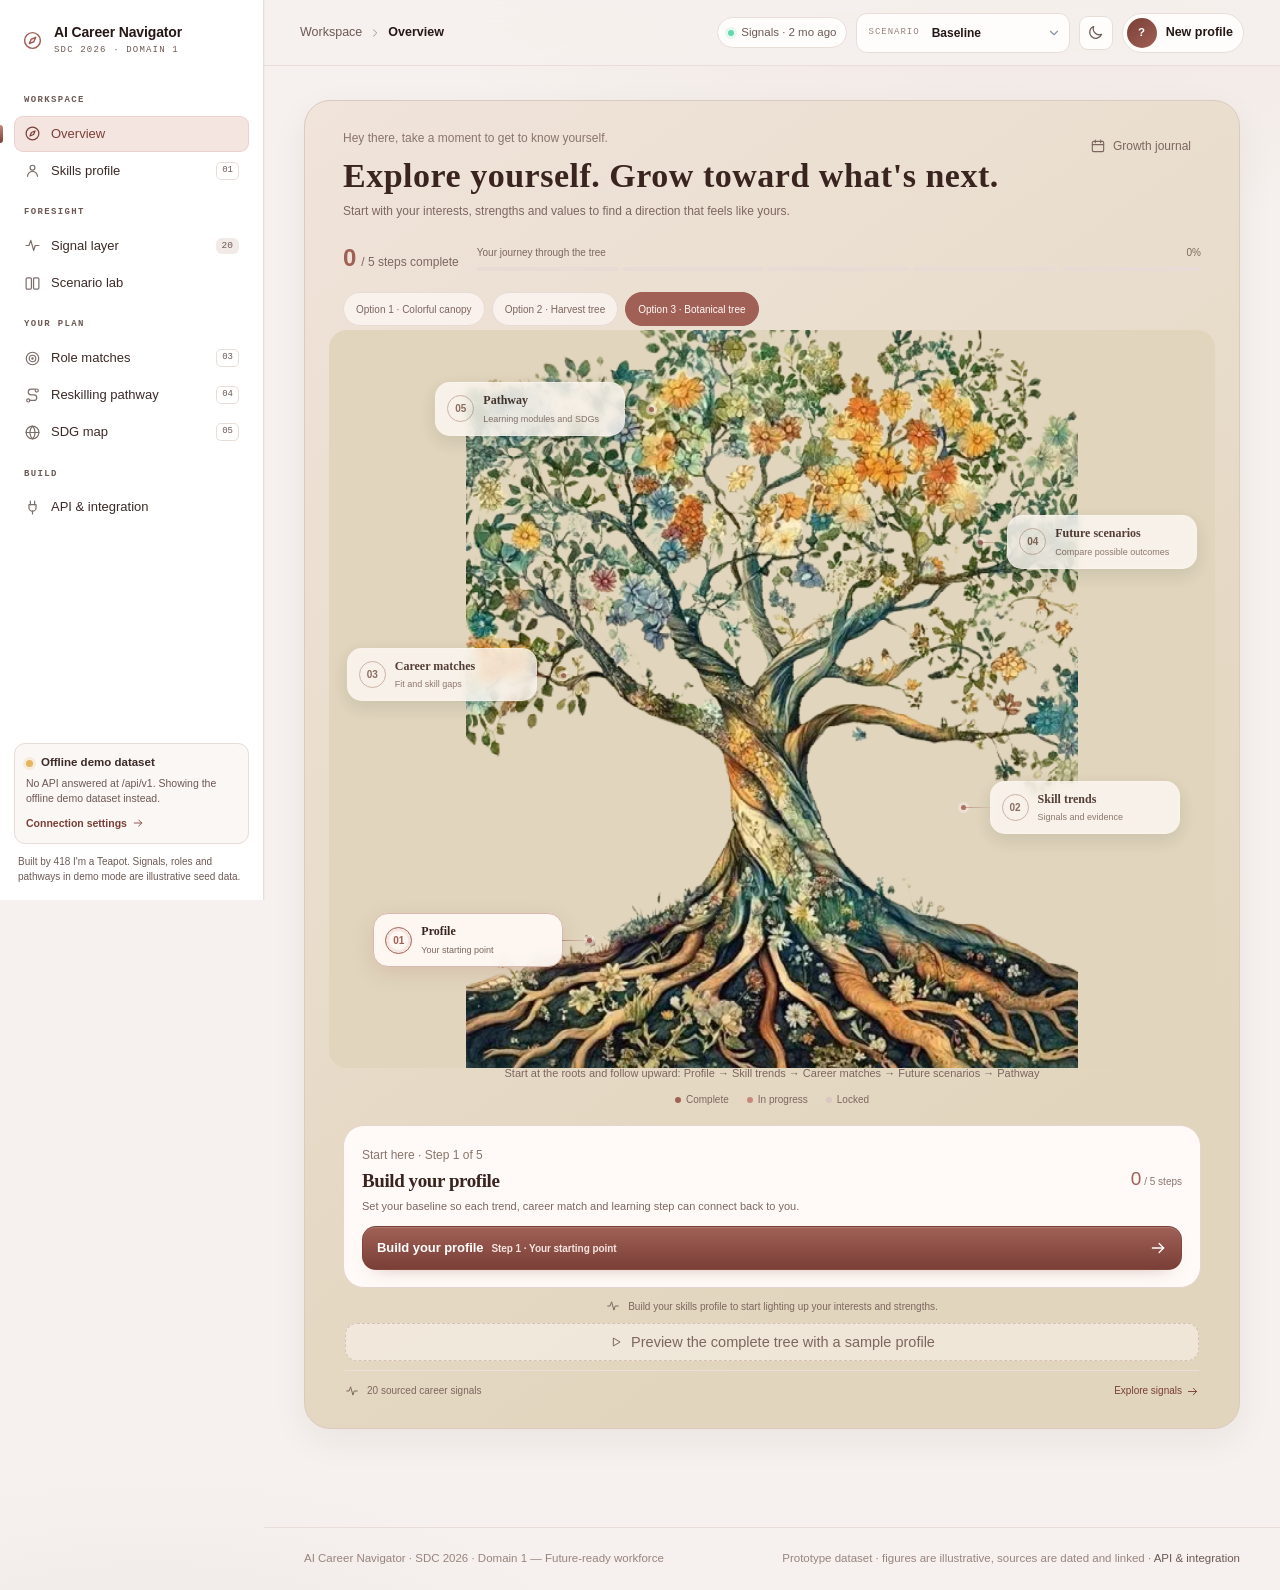
==== src/frontend_bak/index.html @ bd9b34af "feat(frontend): add Argon design and preserve classic at legacy" ====
<!doctype html>
<html lang="en" data-theme="light">

<head>
  <meta charset="utf-8" />
  <meta name="viewport" content="width=device-width, initial-scale=1" />
  <title>AI Career Navigator · SDC 2026 Domain 1</title>
  <meta name="description"
    content="AI Career Navigator turns dated AI-trend signals into personalised reskilling pathways and SDG-linked role matches." />
  <meta name="theme-color" content="#f6f1ee" />
  <!-- <link rel="icon" href="assets/favicon.svg" type="image/svg+xml" /> -->
  <link rel="stylesheet" href="css/tokens.css" />
  <link rel="stylesheet" href="css/base.css" />
  <link rel="stylesheet" href="css/layout.css" />
  <link rel="stylesheet" href="css/components.css" />
  <link rel="stylesheet" href="css/views-core.css" />
  <link rel="stylesheet" href="css/views-plan.css" />
</head>

<body>
  <a class="skip-link" href="#view">Skip to content</a>
  <div id="sidebar-scrim" class="sidebar-scrim hidden"></div>
  <div class="app">
    <aside class="sidebar" id="sidebar" aria-label="Main navigation"></aside>
    <div class="app-main">
      <header class="topbar" id="topbar"></header>
      <main class="view" id="view" tabindex="-1">
        <div class="loading-panel"><span class="spinner" aria-hidden="true"></span><span>Starting workspace…</span>
        </div>
      </main>
      <footer class="page-foot">
        <div class="page-foot__inner">
          <span>AI Career Navigator · SDC 2026 · Domain 1 — Future-ready workforce</span>
          <span>
            Prototype dataset · figures are illustrative, sources are dated and linked ·
            <a href="#/connect">API &amp; integration</a>
          </span>
        </div>
      </footer>
    </div>
  </div>
  <div id="toast-root" class="toast-root" role="status" aria-live="polite"></div>
  <div id="modal-root"></div>
  <noscript>
    <div style="padding: 24px; font-family: system-ui">
      AI Career Navigator needs JavaScript. Enable it, or read the API contract in <code>docs/API.md</code>.
    </div>
  </noscript>
  <script src="assets/config.js"></script>
  <script type="module" src="js/app.js"></script>
</body>

</html>
---- src/frontend_bak/css/tokens.css ----
/* Design tokens ---------------------------------------------------- */

:root {
  --bg: #f6f1ee;
  --bg-tint: #efe7e2;
  --surface: #fffdfc;
  --surface-2: #faf7f5;
  --surface-3: #f2eae6;
  --ink: #241715;
  --ink-2: #3c2a26;
  --muted: #6d5954;
  --faint: #99847d;
  --line: #e8ddd7;
  --line-soft: #f2e9e4;
  --line-strong: #d7c6bf;

  --brand: #a06056;
  --brand-600: #7a3f37;
  --brand-400: #c9877c;
  --brand-soft: #f4e5e1;
  --brand-ink: #46221d;

  --accent: #8a5a32;
  --accent-soft: #f6eadb;
  --violet: #7d5a67;
  --violet-soft: #f1e5e8;
  --success: #4f7a5a;
  --success-soft: #e8f0e7;
  --danger: #b0443f;
  --danger-soft: #f8e5e2;
  --warning: #9a6428;
  --warning-soft: #f8ecd9;
  --info: #4c6b83;
  --info-soft: #e7eef3;
  --gold: #8a5e29;
  --gold-soft: #f7ecd9;

  --sidebar: #ffffff;
  --sidebar-2: #ffffff;
  --sidebar-surface: #ffffff;
  --sidebar-surface-2: #faf7f5;
  --sidebar-surface-3: #f2eae6;
  --sidebar-line: #e8ddd7;
  --sidebar-hover: #f2eae6;
  --sidebar-active: #f4e5e1;
  --sidebar-active-ink: #7a3f37;
  --sidebar-ink: #3c2a26;
  --sidebar-muted: #6d5954;

  --radius-xl: 22px;
  --radius-lg: 18px;
  --radius: 14px;
  --radius-sm: 10px;
  --radius-xs: 8px;

  --shadow-xs: 0 1px 2px rgba(57, 35, 29, 0.06);
  --shadow-sm: 0 2px 6px -2px rgba(57, 35, 29, 0.09), 0 8px 24px -18px rgba(57, 35, 29, 0.32);
  --shadow-md: 0 18px 40px -28px rgba(57, 35, 29, 0.46);
  --shadow-lg: 0 32px 70px -36px rgba(57, 35, 29, 0.52);

  --font-sans: "Segoe UI Variable Text", "Inter", -apple-system, BlinkMacSystemFont, "Segoe UI", Roboto,
    "Helvetica Neue", Arial, sans-serif;
  --font-display: "Segoe UI Variable Display", "Inter", -apple-system, "Segoe UI", Roboto, sans-serif;
  --font-mono: ui-monospace, "SFMono-Regular", "Cascadia Mono", "Segoe UI Mono", Consolas, monospace;

  --sidebar-width: 264px;
  --maxw: 1240px;
}

[data-theme="dark"] {
  --bg: #17100f;
  --bg-tint: #1c1312;
  --surface: #211716;
  --surface-2: #2a1d1b;
  --surface-3: #332421;
  --ink: #f2e9e5;
  --ink-2: #dfcfc9;
  --muted: #b8a39c;
  --faint: #947f78;
  --line: #3b2b27;
  --line-soft: #2d201e;
  --line-strong: #4e3933;

  --brand: #c9877c;
  --brand-600: #a06056;
  --brand-400: #e0a89e;
  --brand-soft: rgba(201, 135, 124, 0.16);
  --brand-ink: #f8e8e4;

  --accent: #d2a06a;
  --accent-soft: rgba(210, 160, 106, 0.15);
  --violet: #c39ca8;
  --violet-soft: rgba(195, 156, 168, 0.15);
  --success: #8cba93;
  --success-soft: rgba(140, 186, 147, 0.14);
  --danger: #e58d84;
  --danger-soft: rgba(229, 141, 132, 0.14);
  --warning: #d9a45f;
  --warning-soft: rgba(217, 164, 95, 0.14);
  --info: #8fb4c9;
  --info-soft: rgba(143, 180, 201, 0.14);
  --gold: #d6ab6e;
  --gold-soft: rgba(214, 171, 110, 0.14);

  --sidebar: #ffffff;
  --sidebar-2: #ffffff;
  --sidebar-surface: #ffffff;
  --sidebar-surface-2: #faf7f5;
  --sidebar-surface-3: #f2eae6;
  --sidebar-line: #e8ddd7;
  --sidebar-hover: #f2eae6;
  --sidebar-active: #f4e5e1;
  --sidebar-active-ink: #7a3f37;
  --sidebar-ink: #3c2a26;
  --sidebar-muted: #6d5954;

  --shadow-xs: 0 1px 2px rgba(0, 0, 0, 0.42);
  --shadow-sm: 0 2px 8px rgba(0, 0, 0, 0.36);
  --shadow-md: 0 20px 44px -28px rgba(0, 0, 0, 0.82);
  --shadow-lg: 0 34px 70px -30px rgba(0, 0, 0, 0.88);
}
---- src/frontend_bak/css/base.css ----
/* Reset & base ----------------------------------------------------- */

*,
*::before,
*::after {
  box-sizing: border-box;
}

html {
  -webkit-text-size-adjust: 100%;
  scroll-behavior: smooth;
}

body {
  margin: 0;
  min-height: 100vh;
  background:
    radial-gradient(1200px 600px at 82% -8%, rgba(160, 96, 86, 0.10), transparent 60%),
    radial-gradient(900px 500px at 12% 110%, rgba(125, 90, 103, 0.08), transparent 55%),
    var(--bg);
  color: var(--ink);
  font-family: var(--font-sans);
  font-size: 14.5px;
  line-height: 1.55;
  -webkit-font-smoothing: antialiased;
  -moz-osx-font-smoothing: grayscale;
  text-rendering: optimizeLegibility;
}

[data-theme="dark"] body {
  background:
    radial-gradient(1000px 520px at 85% -10%, rgba(201, 135, 124, 0.10), transparent 60%),
    radial-gradient(800px 460px at 8% 112%, rgba(195, 156, 168, 0.08), transparent 55%),
    var(--bg);
}

body.is-locked {
  overflow: hidden;
}

h1,
h2,
h3,
h4,
h5 {
  margin: 0;
  font-family: var(--font-display);
  font-weight: 650;
  letter-spacing: -0.022em;
  line-height: 1.16;
  color: var(--ink);
}

p {
  margin: 0;
}

a {
  color: var(--brand);
  text-decoration: none;
}

a:hover {
  text-decoration: underline;
  text-underline-offset: 3px;
}

button {
  font: inherit;
  color: inherit;
}

button,
input,
select,
textarea {
  font-family: inherit;
}

img,
svg {
  display: block;
  max-width: 100%;
}

ul,
ol {
  margin: 0;
  padding: 0;
  list-style: none;
}

hr {
  border: 0;
  border-top: 1px solid var(--line);
  margin: 0;
}

::selection {
  background: color-mix(in srgb, var(--brand) 24%, transparent);
  color: var(--ink);
}

:focus-visible {
  outline: 2px solid var(--brand-400);
  outline-offset: 2px;
  border-radius: 6px;
}

/* Scrollbars */
* {
  scrollbar-width: thin;
  scrollbar-color: var(--line-strong) transparent;
}

*::-webkit-scrollbar {
  width: 10px;
  height: 10px;
}

*::-webkit-scrollbar-thumb {
  background: var(--line-strong);
  border-radius: 999px;
  border: 3px solid transparent;
  background-clip: content-box;
}

*::-webkit-scrollbar-track {
  background: transparent;
}

/* Utilities -------------------------------------------------------- */

.eyebrow {
  display: inline-flex;
  align-items: center;
  gap: 8px;
  margin: 0 0 10px;
  color: var(--muted);
  font-family: var(--font-mono);
  font-size: 10.5px;
  font-weight: 600;
  letter-spacing: 0.14em;
  text-transform: uppercase;
}

.eyebrow .icon {
  color: var(--brand);
}

.mono {
  font-family: var(--font-mono);
  font-size: 11.5px;
  letter-spacing: 0.02em;
}

.numeric {
  font-variant-numeric: tabular-nums;
}

.muted {
  color: var(--muted);
}

.faint {
  color: var(--faint);
}

.small {
  font-size: 12.5px;
}

.tiny {
  font-size: 11.5px;
}

.strong {
  font-weight: 650;
  color: var(--ink);
}

.nowrap {
  white-space: nowrap;
}

.truncate {
  overflow: hidden;
  text-overflow: ellipsis;
  white-space: nowrap;
}

.hidden {
  display: none !important;
}

.sr-only {
  position: absolute;
  width: 1px;
  height: 1px;
  padding: 0;
  margin: -1px;
  overflow: hidden;
  clip: rect(0, 0, 0, 0);
  white-space: nowrap;
  border: 0;
}

.skip-link {
  position: fixed;
  top: 10px;
  left: 10px;
  z-index: 100;
  transform: translateY(-200%);
  background: var(--ink);
  color: #fff;
  padding: 10px 16px;
  border-radius: 10px;
  font-size: 13px;
  transition: transform 0.15s ease;
}

.skip-link:focus {
  transform: translateY(0);
}

.flow > * + * {
  margin-top: var(--flow, 16px);
}

.stack {
  display: flex;
  flex-direction: column;
  gap: var(--gap, 16px);
}

.row {
  display: flex;
  align-items: center;
  gap: var(--gap, 12px);
}

.row--between {
  justify-content: space-between;
}

.row--wrap {
  flex-wrap: wrap;
}

.grow {
  flex: 1 1 auto;
  min-width: 0;
}

.divider {
  height: 1px;
  background: var(--line);
  border: 0;
  margin: 20px 0;
}

/* Motion ----------------------------------------------------------- */

@keyframes reveal {
  from {
    opacity: 0;
    transform: translateY(10px);
  }
  to {
    opacity: 1;
    transform: translateY(0);
  }
}

@keyframes spin {
  to {
    transform: rotate(360deg);
  }
}

@keyframes shimmer {
  0% {
    background-position: -400px 0;
  }
  100% {
    background-position: 400px 0;
  }
}

@keyframes toast-in {
  from {
    opacity: 0;
    transform: translateY(10px) scale(0.98);
  }
  to {
    opacity: 1;
    transform: translateY(0) scale(1);
  }
}

.reveal {
  animation: reveal 0.52s cubic-bezier(0.2, 0.7, 0.3, 1) both;
  animation-delay: calc(var(--i, 0) * 55ms);
}

@media (prefers-reduced-motion: reduce) {
  *,
  *::before,
  *::after {
    animation-duration: 0.001ms !important;
    animation-delay: 0ms !important;
    transition-duration: 0.001ms !important;
    scroll-behavior: auto !important;
  }
}
---- src/frontend_bak/css/layout.css ----
/* App shell -------------------------------------------------------- */

.app {
  min-height: 100vh;
}

.app-main {
  display: flex;
  flex-direction: column;
  min-height: 100vh;
  margin-left: var(--sidebar-width);
  transition: margin-left 0.25s ease;
}

/* Sidebar ---------------------------------------------------------- */

.sidebar {
  position: fixed;
  inset: 0 auto 0 0;
  z-index: 60;
  display: flex;
  flex-direction: column;
  width: var(--sidebar-width);
  padding: 20px 14px 16px;
  overflow-y: auto;
  color: var(--sidebar-ink);
  background: var(--sidebar);
  border-right: 1px solid var(--sidebar-line);
  box-shadow: 1px 0 0 rgba(57, 35, 29, 0.02);
}

.sidebar__brand {
  display: flex;
  align-items: center;
  gap: 11px;
  padding: 4px 8px 0;
  text-decoration: none;
}

.sidebar__brand:hover {
  text-decoration: none;
}

.brand-text {
  min-width: 0;
}

.brand-name {
  display: block;
  color: var(--ink);
  font-size: 14px;
  font-weight: 650;
  letter-spacing: -0.01em;
  line-height: 1.2;
}

.brand-sub {
  display: block;
  margin-top: 3px;
  color: var(--sidebar-muted);
  font-family: var(--font-mono);
  font-size: 9px;
  letter-spacing: 0.13em;
  text-transform: uppercase;
}

.sidebar__nav {
  display: flex;
  flex-direction: column;
  gap: 1px;
  margin-top: 20px;
}

.nav__label {
  margin: 16px 10px 7px;
  color: var(--sidebar-muted);
  font-family: var(--font-mono);
  font-size: 9px;
  font-weight: 600;
  letter-spacing: 0.15em;
  text-transform: uppercase;
}

.nav__item {
  position: relative;
  display: flex;
  align-items: center;
  gap: 10px;
  padding: 8px 10px;
  border-radius: 9px;
  color: var(--sidebar-ink);
  font-size: 13px;
  font-weight: 500;
  text-decoration: none;
  transition: background 0.16s ease, color 0.16s ease;
}

.nav__item:hover {
  background: var(--sidebar-hover);
  color: var(--ink);
  text-decoration: none;
}

.nav__item .icon {
  opacity: 0.68;
  flex: 0 0 auto;
}

.nav__item:hover .icon {
  opacity: 0.95;
}

.nav__item.is-active {
  background: var(--sidebar-active);
  color: var(--sidebar-active-ink);
  box-shadow: inset 0 0 0 1px color-mix(in srgb, var(--brand) 14%, transparent);
}

.nav__item.is-active .icon {
  color: var(--sidebar-active-ink);
  opacity: 1;
}

.nav__item.is-active::before {
  content: "";
  position: absolute;
  left: -14px;
  top: 9px;
  bottom: 9px;
  width: 3px;
  border-radius: 0 4px 4px 0;
  background: linear-gradient(180deg, var(--brand-400), var(--brand-600));
}

.nav__step {
  margin-left: auto;
  padding: 1px 5px;
  border: 1px solid var(--sidebar-line);
  border-radius: 5px;
  color: var(--sidebar-muted);
  font-family: var(--font-mono);
  font-size: 9px;
}

.nav__count {
  margin-left: auto;
  padding: 1px 6px;
  border-radius: 6px;
  background: var(--sidebar-surface-3);
  color: var(--sidebar-muted);
  font-family: var(--font-mono);
  font-size: 9.5px;
}

.sidebar__foot {
  display: flex;
  flex-direction: column;
  gap: 10px;
  margin-top: auto;
  padding-top: 18px;
}

.mode-card {
  padding: 10px 11px;
  border: 1px solid var(--sidebar-line);
  border-radius: 11px;
  background: var(--sidebar-surface-2);
}

.mode-card__top {
  display: flex;
  align-items: center;
  gap: 8px;
  color: var(--ink-2);
  font-size: 11.5px;
  font-weight: 600;
}

.mode-card__meta {
  margin-top: 4px;
  color: var(--sidebar-muted);
  font-size: 10.5px;
  line-height: 1.45;
}

.mode-card__link {
  display: inline-flex;
  align-items: center;
  gap: 5px;
  margin-top: 8px;
  color: var(--brand-600);
  font-size: 10.5px;
  font-weight: 600;
}

.mode-card__link:hover {
  color: var(--brand-ink);
  text-decoration: none;
}

.sidebar__legal {
  padding: 0 4px;
  color: var(--sidebar-muted);
  font-size: 10px;
  line-height: 1.5;
}

.dot {
  width: 7px;
  height: 7px;
  flex: 0 0 7px;
  border-radius: 50%;
  background: #64d8ab;
  box-shadow: 0 0 0 3px rgba(100, 216, 171, 0.16);
}

.dot--demo {
  background: #e6b45d;
  box-shadow: 0 0 0 3px rgba(230, 180, 93, 0.18);
}

.dot--offline {
  background: #e07a6c;
  box-shadow: 0 0 0 3px rgba(224, 122, 108, 0.18);
}

/* Topbar ----------------------------------------------------------- */

.topbar {
  position: sticky;
  top: 0;
  z-index: 40;
  display: flex;
  align-items: center;
  gap: 14px;
  height: 66px;
  padding: 0 clamp(16px, 3.4vw, 36px);
  border-bottom: 1px solid var(--line);
  background: color-mix(in srgb, var(--bg) 82%, transparent);
  backdrop-filter: blur(16px) saturate(140%);
  -webkit-backdrop-filter: blur(16px) saturate(140%);
}

.topbar__left {
  display: flex;
  align-items: center;
  gap: 12px;
  min-width: 0;
}

.topbar__right {
  display: flex;
  align-items: center;
  gap: 9px;
  margin-left: auto;
}

.crumb {
  display: flex;
  align-items: center;
  gap: 7px;
  color: var(--muted);
  font-size: 12.5px;
  white-space: nowrap;
}

.crumb strong {
  color: var(--ink);
  font-weight: 600;
}

.crumb .icon {
  color: var(--faint);
}

.freshness {
  display: inline-flex;
  align-items: center;
  gap: 7px;
  padding: 6px 10px;
  border: 1px solid var(--line);
  border-radius: 999px;
  background: var(--surface);
  color: var(--muted);
  font-size: 11.5px;
  white-space: nowrap;
  text-decoration: none;
}

.freshness:hover {
  color: var(--ink);
  border-color: var(--line-strong);
  text-decoration: none;
}

.freshness .dot {
  width: 6px;
  height: 6px;
  flex-basis: 6px;
}

.scenario-picker {
  display: flex;
  align-items: center;
  gap: 8px;
  padding: 5px 6px 5px 11px;
  border: 1px solid var(--line);
  border-radius: 11px;
  background: var(--surface);
}

.scenario-picker__label {
  color: var(--faint);
  font-family: var(--font-mono);
  font-size: 9px;
  letter-spacing: 0.11em;
  text-transform: uppercase;
  white-space: nowrap;
}

.scenario-picker select {
  height: 28px;
  padding: 0 26px 0 4px;
  border: 0;
  background: transparent url("data:image/svg+xml,%3Csvg xmlns='http://www.w3.org/2000/svg' width='14' height='14' viewBox='0 0 24 24' fill='none' stroke='%238795a7' stroke-width='2' stroke-linecap='round' stroke-linejoin='round'%3E%3Cpath d='m6 9 6 6 6-6'/%3E%3C/svg%3E") no-repeat right 2px center;
  color: var(--ink);
  font-size: 12px;
  font-weight: 600;
  appearance: none;
  cursor: pointer;
}

.scenario-picker select:focus-visible {
  outline-offset: 3px;
}

.menu-btn {
  display: none;
}

.avatar {
  display: inline-flex;
  align-items: center;
  gap: 9px;
  padding: 4px 10px 4px 4px;
  border: 1px solid var(--line);
  border-radius: 999px;
  background: var(--surface);
  text-decoration: none;
  color: var(--ink);
}

.avatar:hover {
  border-color: var(--line-strong);
  text-decoration: none;
}

.avatar__initials {
  display: grid;
  place-items: center;
  width: 30px;
  height: 30px;
  border-radius: 50%;
  background: linear-gradient(140deg, var(--brand-600), var(--brand));
  color: #ffffff;
  font-size: 11.5px;
  font-weight: 700;
  letter-spacing: 0.02em;
}

.avatar__name {
  max-width: 128px;
  overflow: hidden;
  text-overflow: ellipsis;
  white-space: nowrap;
  font-size: 12.5px;
  font-weight: 600;
}

/* View & footer ---------------------------------------------------- */

.view {
  flex: 1 1 auto;
  width: 100%;
  max-width: calc(var(--maxw) + 80px);
  margin: 0 auto;
  padding: 34px clamp(16px, 3.4vw, 40px) 76px;
  outline: none;
}

.page-foot {
  padding: 22px clamp(16px, 3.4vw, 40px);
  border-top: 1px solid var(--line);
  color: var(--faint);
  font-size: 11.5px;
}

.page-foot__inner {
  display: flex;
  flex-wrap: wrap;
  gap: 10px 18px;
  align-items: center;
  justify-content: space-between;
  max-width: calc(var(--maxw) + 80px);
  margin: 0 auto;
}

.page-foot a {
  color: var(--muted);
}

/* Page head -------------------------------------------------------- */

.page-head {
  max-width: 900px;
  margin-bottom: 26px;
}

.page-head__row {
  display: flex;
  align-items: flex-end;
  justify-content: space-between;
  gap: 18px;
  flex-wrap: wrap;
}

.page-title {
  font-size: clamp(27px, 3.3vw, 39px);
  font-weight: 650;
  letter-spacing: -0.035em;
  line-height: 1.05;
}

.page-lead {
  max-width: 800px;
  margin-top: 12px;
  color: var(--muted);
  font-size: 14.5px;
  line-height: 1.6;
}

.page-head__actions {
  display: flex;
  flex-wrap: wrap;
  gap: 9px;
}

.page-meta {
  display: flex;
  flex-wrap: wrap;
  align-items: center;
  gap: 10px 16px;
  margin-top: 15px;
  color: var(--faint);
  font-size: 12px;
}

/* Layout grids ----------------------------------------------------- */

.grid {
  display: grid;
  gap: 18px;
}

.grid--2 {
  grid-template-columns: repeat(2, minmax(0, 1fr));
}

.grid--3 {
  grid-template-columns: repeat(3, minmax(0, 1fr));
}

.grid--4 {
  grid-template-columns: repeat(4, minmax(0, 1fr));
}

.split {
  display: grid;
  grid-template-columns: minmax(0, 1.6fr) minmax(280px, 0.9fr);
  gap: 18px;
  align-items: start;
}

.sticky {
  position: sticky;
  top: 84px;
}

@media (max-width: 1180px) {
  .grid--4 {
    grid-template-columns: repeat(2, minmax(0, 1fr));
  }

  .grid--3 {
    grid-template-columns: repeat(2, minmax(0, 1fr));
  }
}

@media (max-width: 1080px) {
  .split {
    grid-template-columns: 1fr;
  }

  .sticky {
    position: static;
  }
}

@media (max-width: 1024px) {
  .app-main {
    margin-left: 0;
  }

  .sidebar {
    width: 282px;
    transform: translateX(-100%);
    transition: transform 0.24s cubic-bezier(0.3, 0.7, 0.3, 1);
  }

  .sidebar.is-open {
    transform: translateX(0);
    box-shadow: 0 0 0 100vmax rgba(36, 23, 21, 0.52);
  }

  .menu-btn {
    display: inline-flex;
  }

  .crumb {
    display: none;
  }
}

@media (max-width: 860px) {
  .freshness {
    display: none;
  }

  .scenario-picker__label {
    display: none;
  }
}

@media (max-width: 720px) {

  .grid--2,
  .grid--3,
  .grid--4 {
    grid-template-columns: minmax(0, 1fr);
  }

  .view {
    padding-top: 26px;
    padding-bottom: 56px;
  }

  .topbar {
    height: 60px;
    gap: 8px;
  }

  .avatar__name {
    display: none;
  }

  .avatar {
    padding: 3px;
  }

  .page-head__actions {
    width: 100%;
  }

  .page-head__actions .btn {
    flex: 1 1 auto;
  }
}

@media print {

  .sidebar,
  .topbar,
  .page-foot,
  .no-print,
  .toast-root,
  #modal-root {
    display: none !important;
  }

  .app-main {
    margin-left: 0;
  }

  .view {
    max-width: none;
    padding: 0;
  }

  body {
    background: #ffffff;
    color: #000000;
  }

  .card {
    break-inside: avoid;
    box-shadow: none;
    border-color: #d5d5d5;
  }
}
---- src/frontend_bak/css/components.css ----
/* Buttons ---------------------------------------------------------- */

.btn {
  display: inline-flex;
  align-items: center;
  justify-content: center;
  gap: 8px;
  height: 40px;
  padding: 0 16px;
  border: 1px solid transparent;
  border-radius: 11px;
  background: transparent;
  color: var(--ink);
  font-size: 13px;
  font-weight: 600;
  letter-spacing: -0.005em;
  white-space: nowrap;
  cursor: pointer;
  transition: transform 0.12s ease, background 0.16s ease, border-color 0.16s ease, box-shadow 0.16s ease,
    color 0.16s ease;
}

.btn:active {
  transform: translateY(1px);
}

.btn[disabled] {
  opacity: 0.55;
  cursor: not-allowed;
  transform: none;
}

.btn--primary {
  border-color: color-mix(in srgb, var(--brand-600) 70%, transparent);
  background: linear-gradient(180deg, var(--brand) 0%, var(--brand-600) 100%);
  color: #ffffff;
  box-shadow: inset 0 1px 0 rgba(255, 255, 255, 0.16), 0 8px 20px -14px rgba(122, 63, 55, 0.55);
}

.btn--primary:hover {
  background: linear-gradient(180deg, color-mix(in srgb, var(--brand) 88%, #000) 0%, var(--brand-600) 100%);
  text-decoration: none;
}

.btn--secondary {
  border-color: var(--line-strong);
  background: var(--surface);
  color: var(--ink);
  box-shadow: var(--shadow-xs);
}

.btn--secondary:hover {
  border-color: color-mix(in srgb, var(--brand) 45%, var(--line-strong));
  color: var(--brand);
  text-decoration: none;
}

.btn--ghost {
  color: var(--muted);
}

.btn--ghost:hover {
  background: var(--surface-3);
  color: var(--ink);
  text-decoration: none;
}

.btn--danger {
  border-color: transparent;
  background: var(--danger-soft);
  color: var(--danger);
}

.btn--danger:hover {
  background: color-mix(in srgb, var(--danger) 18%, transparent);
}

.btn--dark {
  background: var(--ink);
  color: var(--surface);
}

.btn--sm {
  height: 34px;
  padding: 0 12px;
  border-radius: 9px;
  font-size: 12px;
}

.btn--sm .icon {
  width: 15px;
  height: 15px;
}

.btn--lg {
  height: 46px;
  padding: 0 21px;
  border-radius: 13px;
  font-size: 14px;
}

.btn--block {
  width: 100%;
}

.icon-btn {
  display: inline-grid;
  place-items: center;
  width: 34px;
  height: 34px;
  border: 1px solid transparent;
  border-radius: 9px;
  background: transparent;
  color: var(--muted);
  cursor: pointer;
  transition: background 0.15s ease, color 0.15s ease, border-color 0.15s ease;
}

.icon-btn:hover {
  background: var(--surface-3);
  color: var(--ink);
}

.icon-btn--bordered {
  border-color: var(--line);
  background: var(--surface);
}

/* Cards ------------------------------------------------------------ */

.card {
  background: var(--surface);
  border: 1px solid var(--line);
  border-radius: var(--radius-lg);
  box-shadow: var(--shadow-xs);
}

.card--pad {
  padding: 20px;
}

.card--hover {
  transition: transform 0.16s ease, box-shadow 0.16s ease, border-color 0.16s ease;
}

.card--hover:hover {
  transform: translateY(-2px);
  border-color: color-mix(in srgb, var(--brand) 30%, var(--line));
  box-shadow: var(--shadow-md);
}

.card__head {
  display: flex;
  align-items: flex-start;
  justify-content: space-between;
  gap: 14px;
  padding: 17px 20px;
  border-bottom: 1px solid var(--line-soft);
}

.card__title {
  font-size: 15px;
  font-weight: 650;
  letter-spacing: -0.015em;
}

.card__desc {
  margin-top: 4px;
  color: var(--muted);
  font-size: 12.5px;
}

.card__body {
  padding: 20px;
}

.card__foot {
  display: flex;
  align-items: center;
  justify-content: space-between;
  gap: 12px;
  flex-wrap: wrap;
  padding: 14px 20px;
  border-top: 1px solid var(--line-soft);
}

.card--flush .card__body {
  padding: 0;
}

/* Badges, chips, tags ---------------------------------------------- */

.badge {
  display: inline-flex;
  align-items: center;
  gap: 5px;
  padding: 3px 9px;
  border: 1px solid transparent;
  border-radius: 999px;
  font-size: 11px;
  font-weight: 600;
  line-height: 1.5;
  white-space: nowrap;
}

.badge .icon {
  width: 12px;
  height: 12px;
}

.badge--neutral {
  background: var(--surface-3);
  color: var(--ink-2);
}

.badge--brand {
  background: var(--brand-soft);
  color: var(--brand-600);
}

.badge--success {
  background: var(--success-soft);
  color: var(--success);
}

.badge--warning {
  background: var(--warning-soft);
  color: var(--warning);
}

.badge--danger {
  background: var(--danger-soft);
  color: var(--danger);
}

.badge--violet {
  background: var(--violet-soft);
  color: var(--violet);
}

.badge--gold {
  background: var(--gold-soft);
  color: var(--gold);
}

.badge--info {
  background: var(--info-soft);
  color: var(--info);
}

.badge--outline {
  border-color: var(--line-strong);
  background: transparent;
  color: var(--muted);
}

.badge__dot {
  width: 5px;
  height: 5px;
  border-radius: 50%;
  background: currentColor;
}

[data-theme="dark"] .badge--brand {
  color: var(--brand);
}

[data-theme="dark"] .badge--success {
  color: var(--success);
}

[data-theme="dark"] .badge--warning {
  color: var(--warning);
}

[data-theme="dark"] .badge--danger {
  color: var(--danger);
}

[data-theme="dark"] .badge--violet {
  color: var(--violet);
}

[data-theme="dark"] .badge--gold {
  color: var(--gold);
}

[data-theme="dark"] .badge--info {
  color: var(--info);
}

.chip {
  display: inline-flex;
  align-items: center;
  gap: 6px;
  height: 29px;
  padding: 0 11px;
  border: 1px solid var(--line);
  border-radius: 999px;
  background: var(--surface);
  color: var(--muted);
  font-size: 12px;
  font-weight: 500;
  white-space: nowrap;
}

button.chip {
  cursor: pointer;
  transition: border-color 0.15s ease, color 0.15s ease, background 0.15s ease;
}

button.chip:hover {
  border-color: var(--line-strong);
  color: var(--ink);
}

.chip.is-active {
  border-color: var(--ink);
  background: var(--ink);
  color: var(--surface);
}

.chip .icon {
  width: 13px;
  height: 13px;
}

.chip--brand {
  border-color: transparent;
  background: var(--brand-soft);
  color: var(--brand-600);
}

.tag {
  display: inline-flex;
  align-items: center;
  gap: 5px;
  padding: 2px 7px;
  border-radius: 6px;
  background: var(--surface-3);
  color: var(--ink-2);
  font-size: 10.5px;
  font-weight: 500;
  letter-spacing: 0;
}

.tag--gap {
  background: var(--warning-soft);
  color: var(--warning);
}

.tag--match {
  background: var(--success-soft);
  color: var(--success);
}

.tag--muted {
  background: transparent;
  color: var(--faint);
  border: 1px dashed var(--line-strong);
}

.momentum {
  display: inline-flex;
  align-items: center;
  gap: 4px;
  font-size: 11.5px;
  font-weight: 650;
  white-space: nowrap;
}

.momentum--rising {
  color: var(--success);
}

.momentum--stable {
  color: var(--faint);
}

.momentum--declining {
  color: var(--danger);
}

.momentum .icon {
  width: 14px;
  height: 14px;
}

/* Form controls ---------------------------------------------------- */

.field {
  display: flex;
  flex-direction: column;
  gap: 6px;
  min-width: 0;
}

.field__label {
  display: flex;
  align-items: center;
  justify-content: space-between;
  gap: 8px;
  color: var(--ink-2);
  font-size: 12px;
  font-weight: 600;
}

.field__hint {
  color: var(--faint);
  font-size: 11.5px;
}

.field__error {
  color: var(--danger);
  font-size: 11.5px;
}

.input,
.select,
.textarea {
  width: 100%;
  height: 42px;
  padding: 0 12px;
  border: 1px solid var(--line-strong);
  border-radius: 10px;
  background: var(--surface);
  color: var(--ink);
  font-size: 13.5px;
  transition: border-color 0.15s ease, box-shadow 0.15s ease;
}

.textarea {
  height: auto;
  min-height: 92px;
  padding: 10px 12px;
  line-height: 1.55;
  resize: vertical;
}

.select {
  padding-right: 34px;
  background: var(--surface) url("data:image/svg+xml,%3Csvg xmlns='http://www.w3.org/2000/svg' width='14' height='14' viewBox='0 0 24 24' fill='none' stroke='%238795a7' stroke-width='2' stroke-linecap='round' stroke-linejoin='round'%3E%3Cpath d='m6 9 6 6 6-6'/%3E%3C/svg%3E") no-repeat right 12px center;
  appearance: none;
  cursor: pointer;
}

.input::placeholder,
.textarea::placeholder {
  color: var(--faint);
}

.input:focus,
.select:focus,
.textarea:focus {
  outline: none;
  border-color: var(--brand);
  box-shadow: 0 0 0 3px color-mix(in srgb, var(--brand) 16%, transparent);
}

.input[aria-invalid="true"] {
  border-color: var(--danger);
}

.checkbox {
  display: inline-flex;
  align-items: flex-start;
  gap: 9px;
  color: var(--ink-2);
  font-size: 12.5px;
  cursor: pointer;
}

.checkbox input {
  width: 16px;
  height: 16px;
  margin: 2px 0 0;
  accent-color: var(--brand);
}

.search-field {
  position: relative;
  flex: 1 1 220px;
  min-width: 180px;
}

.search-field .icon {
  position: absolute;
  top: 50%;
  left: 12px;
  transform: translateY(-50%);
  color: var(--faint);
  pointer-events: none;
}

.search-field .input {
  padding-left: 36px;
}

.toggle {
  display: inline-flex;
  align-items: center;
  gap: 8px;
  padding: 0;
  border: 0;
  background: transparent;
  color: var(--muted);
  font-size: 12px;
  cursor: pointer;
}

.toggle__track {
  position: relative;
  width: 36px;
  height: 20px;
  border-radius: 999px;
  background: var(--line-strong);
  transition: background 0.18s ease;
}

.toggle__thumb {
  position: absolute;
  top: 2px;
  left: 2px;
  width: 16px;
  height: 16px;
  border-radius: 50%;
  background: #ffffff;
  box-shadow: 0 1px 3px rgba(0, 0, 0, 0.3);
  transition: transform 0.18s ease;
}

.toggle.is-on .toggle__track {
  background: var(--brand);
}

.toggle.is-on .toggle__thumb {
  transform: translateX(16px);
}

.segmented {
  display: inline-flex;
  gap: 2px;
  padding: 3px;
  border-radius: 10px;
  background: var(--surface-3);
}

.segmented__item {
  padding: 5px 11px;
  border: 0;
  border-radius: 7px;
  background: transparent;
  color: var(--muted);
  font-size: 12px;
  font-weight: 600;
  cursor: pointer;
  transition: background 0.15s ease, color 0.15s ease, box-shadow 0.15s ease;
}

.segmented__item:hover {
  color: var(--ink);
}

.segmented__item.is-active {
  background: var(--surface);
  color: var(--ink);
  box-shadow: var(--shadow-xs);
}

.level-picker {
  display: inline-flex;
  gap: 3px;
}

.level-picker button {
  width: 30px;
  height: 28px;
  border: 1px solid var(--line);
  border-radius: 7px;
  background: var(--surface);
  color: var(--faint);
  font-family: var(--font-mono);
  font-size: 11px;
  cursor: pointer;
  transition: all 0.13s ease;
}

.level-picker button:hover {
  border-color: var(--brand-400);
  color: var(--brand);
}

.level-picker button.is-active {
  border-color: var(--brand);
  background: var(--brand);
  color: #ffffff;
}

/* Tabs ------------------------------------------------------------- */

.tabs {
  display: flex;
  gap: 4px;
  border-bottom: 1px solid var(--line);
  overflow-x: auto;
}

.tab {
  position: relative;
  padding: 10px 12px;
  border: 0;
  background: transparent;
  color: var(--muted);
  font-size: 12.5px;
  font-weight: 600;
  white-space: nowrap;
  cursor: pointer;
}

.tab:hover {
  color: var(--ink);
}

.tab.is-active {
  color: var(--ink);
}

.tab.is-active::after {
  content: "";
  position: absolute;
  left: 10px;
  right: 10px;
  bottom: -1px;
  height: 2px;
  border-radius: 2px 2px 0 0;
  background: var(--brand);
}

/* Stats & meters --------------------------------------------------- */

.stat-card {
  display: flex;
  flex-direction: column;
  gap: 7px;
  padding: 16px 17px;
  border: 1px solid var(--line);
  border-radius: 16px;
  background: var(--surface);
  box-shadow: var(--shadow-xs);
}

.stat-card__top {
  display: flex;
  align-items: center;
  justify-content: space-between;
  gap: 8px;
}

.stat-card__label {
  color: var(--muted);
  font-size: 11.5px;
  font-weight: 600;
  letter-spacing: 0.01em;
}

.stat-card__icon {
  display: grid;
  place-items: center;
  width: 29px;
  height: 29px;
  border-radius: 9px;
  background: var(--brand-soft);
  color: var(--brand);
}

.stat-card__value {
  font-family: var(--font-display);
  font-size: 30px;
  font-weight: 650;
  letter-spacing: -0.03em;
  line-height: 1.05;
  font-variant-numeric: tabular-nums;
}

.stat-card__hint {
  color: var(--faint);
  font-size: 11.5px;
  line-height: 1.45;
}

.stat-card__trend {
  font-size: 11.5px;
  color: var(--muted);
}

.stat-card__action {
  margin-top: 4px;
}

.bar {
  position: relative;
  height: 8px;
  overflow: hidden;
  border-radius: 999px;
  background: var(--surface-3);
}

.bar__fill {
  display: block;
  height: 100%;
  border-radius: inherit;
  background: linear-gradient(90deg, var(--brand-600), var(--brand-400));
  transition: width 0.9s cubic-bezier(0.2, 0.7, 0.3, 1);
}

.bar--sm {
  height: 5px;
}

.bar--lg {
  height: 10px;
}

.bar--success .bar__fill {
  background: linear-gradient(90deg, var(--success), color-mix(in srgb, var(--success) 58%, #ffffff));
}

.bar--warning .bar__fill {
  background: linear-gradient(90deg, var(--warning), color-mix(in srgb, var(--gold) 68%, #ffffff));
}

.bar--danger .bar__fill {
  background: linear-gradient(90deg, var(--danger), color-mix(in srgb, var(--danger) 58%, #ffffff));
}

.bar--violet .bar__fill {
  background: linear-gradient(90deg, var(--violet), color-mix(in srgb, var(--violet) 58%, #ffffff));
}

.bar--neutral .bar__fill {
  background: var(--ink-2);
}

.level-dots {
  display: inline-flex;
  gap: 3px;
  align-items: center;
}

.level-dot {
  width: 12px;
  height: 6px;
  border-radius: 2px;
  background: var(--surface-3);
}

.level-dot.is-on {
  background: var(--brand);
}

/* Score ring ------------------------------------------------------- */

.score-ring {
  position: relative;
  width: var(--ring-size, 132px);
  height: var(--ring-size, 132px);
  flex: 0 0 auto;
}

.score-ring svg {
  display: block;
}

.score-ring__track {
  fill: none;
  stroke: var(--surface-3);
}

.score-ring__value {
  fill: none;
  stroke-linecap: round;
  transition: stroke-dashoffset 1.1s cubic-bezier(0.2, 0.7, 0.3, 1);
}

.score-ring--brand {
  --ring-from: var(--brand-600);
  --ring-to: var(--brand-400);
}

.score-ring--success {
  --ring-from: var(--success);
  --ring-to: color-mix(in srgb, var(--success) 58%, #ffffff);
}

.score-ring--gold {
  --ring-from: var(--gold);
  --ring-to: color-mix(in srgb, var(--gold) 58%, #ffffff);
}

.score-ring--danger {
  --ring-from: var(--danger);
  --ring-to: color-mix(in srgb, var(--danger) 58%, #ffffff);
}

.score-ring--violet {
  --ring-from: var(--violet);
  --ring-to: color-mix(in srgb, var(--violet) 58%, #ffffff);
}

.score-ring__label {
  position: absolute;
  inset: 0;
  display: grid;
  place-content: center;
  text-align: center;
  line-height: 1;
}

.score-ring__label strong {
  font-family: var(--font-display);
  font-size: calc(var(--ring-size, 132px) * 0.245);
  font-weight: 650;
  letter-spacing: -0.04em;
  font-variant-numeric: tabular-nums;
}

.score-ring__label span {
  margin-top: 5px;
  color: var(--faint);
  font-size: 10px;
  font-weight: 600;
  letter-spacing: 0.08em;
  text-transform: uppercase;
}

/* Tables ----------------------------------------------------------- */

.table-wrap {
  width: 100%;
  overflow-x: auto;
}

.table {
  width: 100%;
  border-collapse: collapse;
  font-size: 13px;
}

.table th {
  padding: 10px 14px;
  border-bottom: 1px solid var(--line);
  color: var(--faint);
  font-family: var(--font-mono);
  font-size: 9.5px;
  font-weight: 600;
  letter-spacing: 0.08em;
  text-transform: uppercase;
  text-align: left;
  white-space: nowrap;
}

.table td {
  padding: 13px 14px;
  border-bottom: 1px solid var(--line-soft);
  color: var(--ink-2);
  vertical-align: middle;
}

.table tr:last-child td {
  border-bottom: 0;
}

.table tbody tr:hover td {
  background: var(--surface-2);
}

.table td strong {
  color: var(--ink);
}

/* Lists & meta ----------------------------------------------------- */

.inline-meta {
  display: flex;
  flex-wrap: wrap;
  align-items: center;
  gap: 6px 14px;
  color: var(--faint);
  font-size: 11.5px;
}

.inline-meta li {
  display: inline-flex;
  align-items: center;
  gap: 5px;
}

.inline-meta .icon {
  color: var(--faint);
}

.kv {
  display: flex;
  flex-direction: column;
  gap: 9px;
  margin: 0;
}

.kv__row {
  display: flex;
  align-items: baseline;
  justify-content: space-between;
  gap: 14px;
  font-size: 12.5px;
}

.kv dt {
  color: var(--muted);
}

.kv dd {
  margin: 0;
  color: var(--ink);
  font-weight: 600;
  text-align: right;
}

.kpi-line {
  display: flex;
  align-items: baseline;
  justify-content: space-between;
  gap: 12px;
  padding: 7px 0;
  border-bottom: 1px dashed var(--line);
  font-size: 12.5px;
}

.kpi-line:last-child {
  border-bottom: 0;
}

.kpi-line span {
  color: var(--muted);
}

.kpi-line strong {
  font-variant-numeric: tabular-nums;
}

.legend {
  display: flex;
  flex-direction: column;
  gap: 7px;
  font-size: 11.5px;
}

.legend li {
  display: flex;
  align-items: center;
  gap: 7px;
}

.legend__dot {
  width: 8px;
  height: 8px;
  flex: 0 0 8px;
  border-radius: 3px;
}

.legend__label {
  color: var(--muted);
}

.legend__value {
  margin-left: auto;
  color: var(--ink);
  font-weight: 600;
  font-variant-numeric: tabular-nums;
}

.delta {
  display: inline-flex;
  align-items: center;
  gap: 5px;
  font-family: var(--font-mono);
  font-size: 10.5px;
  font-weight: 600;
}

.delta--up {
  color: var(--success);
}

.delta--down {
  color: var(--danger);
}

.delta__track {
  position: relative;
  width: 34px;
  height: 4px;
  border-radius: 999px;
  background: var(--surface-3);
}

.delta__fill {
  position: absolute;
  top: 0;
  bottom: 0;
  left: 0;
  border-radius: inherit;
  background: currentColor;
}

/* Notices ---------------------------------------------------------- */

.notice {
  display: flex;
  gap: 10px;
  padding: 12px 14px;
  border: 1px solid color-mix(in srgb, var(--brand) 26%, var(--line));
  border-radius: 12px;
  background: var(--brand-soft);
  color: var(--ink-2);
  font-size: 12.5px;
  line-height: 1.55;
}

.notice .icon {
  flex: 0 0 auto;
  margin-top: 1px;
  color: var(--brand);
}

.notice strong {
  color: var(--ink);
}

.notice--warning {
  border-color: color-mix(in srgb, var(--warning) 30%, var(--line));
  background: var(--warning-soft);
}

.notice--warning .icon {
  color: var(--warning);
}

/* Loading, empty, error ------------------------------------------- */

.spinner {
  display: inline-block;
  width: 17px;
  height: 17px;
  border: 2px solid color-mix(in srgb, var(--brand) 26%, transparent);
  border-top-color: var(--brand);
  border-radius: 50%;
  animation: spin 0.7s linear infinite;
}

.loading-panel {
  display: flex;
  align-items: center;
  justify-content: center;
  gap: 10px;
  padding: 34px 18px;
  color: var(--muted);
  font-size: 12.5px;
}

.skeleton {
  border-radius: 12px;
  background: linear-gradient(90deg, var(--surface-3) 25%, var(--surface-2) 37%, var(--surface-3) 63%);
  background-size: 800px 100%;
  animation: shimmer 1.4s linear infinite;
}

.skeleton-card {
  height: 152px;
}

.skeleton-line {
  height: 13px;
  margin: 9px 0;
  border-radius: 6px;
}

.skeleton-grid {
  display: grid;
  grid-template-columns: repeat(3, minmax(0, 1fr));
  gap: 18px;
}

.empty {
  display: flex;
  flex-direction: column;
  align-items: center;
  gap: 9px;
  padding: 46px 24px;
  border: 1px dashed var(--line-strong);
  border-radius: var(--radius-lg);
  background: color-mix(in srgb, var(--surface) 60%, transparent);
  text-align: center;
}

.empty--compact {
  padding: 26px 18px;
}

.empty__icon {
  display: grid;
  place-items: center;
  width: 54px;
  height: 54px;
  border-radius: 16px;
  background: var(--brand-soft);
  color: var(--brand);
}

.empty__title {
  font-size: 16px;
}

.empty__body {
  max-width: 440px;
  color: var(--muted);
  font-size: 12.5px;
  line-height: 1.6;
}

.empty__action {
  margin-top: 6px;
}

.error-panel {
  display: flex;
  gap: 12px;
  padding: 16px;
  border: 1px solid color-mix(in srgb, var(--danger) 30%, var(--line));
  border-radius: 14px;
  background: var(--danger-soft);
}

.error-panel__icon {
  color: var(--danger);
  flex: 0 0 auto;
}

.error-panel h3 {
  font-size: 14px;
  color: var(--ink);
}

.error-panel p {
  margin-top: 4px;
  color: var(--ink-2);
  font-size: 12.5px;
}

.error-panel__code {
  font-family: var(--font-mono);
  font-size: 10.5px;
  color: var(--danger);
  word-break: break-all;
}

.error-panel .btn {
  margin-top: 10px;
}

/* Toasts ----------------------------------------------------------- */

.toast-root {
  position: fixed;
  right: 18px;
  bottom: 18px;
  z-index: 90;
  display: flex;
  flex-direction: column;
  gap: 9px;
  width: min(380px, calc(100vw - 32px));
}

.toast {
  display: flex;
  gap: 10px;
  align-items: flex-start;
  padding: 12px 12px 12px 13px;
  border: 1px solid var(--line-strong);
  border-radius: 13px;
  background: var(--surface);
  box-shadow: var(--shadow-md);
  animation: toast-in 0.22s ease both;
}

.toast.is-leaving {
  opacity: 0;
  transform: translateY(6px);
  transition: all 0.2s ease;
}

.toast__icon {
  display: grid;
  place-items: center;
  width: 26px;
  height: 26px;
  flex: 0 0 26px;
  border-radius: 8px;
  background: var(--surface-3);
  color: var(--muted);
}

.toast--success .toast__icon {
  background: var(--success-soft);
  color: var(--success);
}

.toast--danger .toast__icon {
  background: var(--danger-soft);
  color: var(--danger);
}

.toast--warning .toast__icon {
  background: var(--warning-soft);
  color: var(--warning);
}

.toast--brand .toast__icon {
  background: var(--brand-soft);
  color: var(--brand);
}

.toast__body {
  display: flex;
  flex-direction: column;
  gap: 2px;
  min-width: 0;
  color: var(--ink-2);
  font-size: 12px;
  line-height: 1.5;
}

.toast__body strong {
  color: var(--ink);
  font-size: 12.5px;
}

.toast__close {
  margin-left: auto;
  padding: 2px;
  border: 0;
  border-radius: 6px;
  background: transparent;
  color: var(--faint);
  cursor: pointer;
}

.toast__close:hover {
  background: var(--surface-3);
  color: var(--ink);
}

/* Modal ------------------------------------------------------------ */

#modal-root {
  position: fixed;
  inset: 0;
  z-index: 80;
  display: none;
}

#modal-root.is-open {
  display: block;
}

.modal-backdrop {
  position: absolute;
  inset: 0;
  display: flex;
  align-items: flex-start;
  justify-content: center;
  padding: 6vh 16px 24px;
  overflow-y: auto;
  background: rgba(36, 23, 21, 0.55);
  backdrop-filter: blur(3px);
  animation: fade-in 0.16s ease both;
}

@keyframes fade-in {
  from {
    opacity: 0;
  }
}

.modal {
  width: 100%;
  max-width: 620px;
  border: 1px solid var(--line);
  border-radius: 20px;
  background: var(--surface);
  box-shadow: var(--shadow-lg);
  animation: modal-in 0.22s cubic-bezier(0.2, 0.8, 0.3, 1) both;
}

@keyframes modal-in {
  from {
    opacity: 0;
    transform: translateY(12px) scale(0.985);
  }
}

.modal--sm {
  max-width: 440px;
}

.modal--lg {
  max-width: 880px;
}

.modal__head {
  display: flex;
  align-items: flex-start;
  justify-content: space-between;
  gap: 16px;
  padding: 20px 22px 14px;
  border-bottom: 1px solid var(--line-soft);
}

.modal__title {
  font-size: 20px;
  letter-spacing: -0.025em;
}

.modal__body {
  max-height: 64vh;
  padding: 20px 22px;
  overflow-y: auto;
}

.modal__foot {
  display: flex;
  justify-content: flex-end;
  gap: 9px;
  padding: 14px 22px 18px;
  border-top: 1px solid var(--line-soft);
}

.modal-copy {
  color: var(--ink-2);
  font-size: 13px;
  line-height: 1.6;
}
---- src/frontend_bak/css/views-core.css ----
/* View styles: hero, overview, intake, signals, matches ------------ */

/* Hero ------------------------------------------------------------- */

.hero {
  position: relative;
  overflow: hidden;
  display: grid;
  grid-template-columns: minmax(0, 1.55fr) minmax(250px, 0.7fr);
  gap: 26px;
  padding: 34px 36px;
  margin-bottom: 20px;
  border-radius: var(--radius-xl);
  background:
    radial-gradient(600px 260px at 92% 4%, rgba(201, 135, 124, 0.28), transparent 62%),
    radial-gradient(480px 280px at 4% 100%, rgba(125, 90, 103, 0.24), transparent 60%),
    linear-gradient(145deg, #21110f 0%, #321b17 54%, #24120f 100%);
  color: #f8ece8;
  box-shadow: var(--shadow-md);
}

.hero::before {
  content: "";
  position: absolute;
  inset: 0;
  background-image: linear-gradient(rgba(255, 255, 255, 0.045) 1px, transparent 1px),
    linear-gradient(90deg, rgba(255, 255, 255, 0.045) 1px, transparent 1px);
  background-size: 46px 46px;
  mask-image: radial-gradient(520px 340px at 78% 12%, #000 10%, transparent 78%);
  pointer-events: none;
}

.hero__content {
  position: relative;
  z-index: 1;
  display: flex;
  flex-direction: column;
  align-items: flex-start;
  gap: 13px;
}

.hero__eyebrow {
  display: inline-flex;
  align-items: center;
  gap: 8px;
  padding: 4px 10px;
  border: 1px solid rgba(201, 135, 124, 0.35);
  border-radius: 999px;
  background: rgba(201, 135, 124, 0.14);
  color: #efc0b5;
  font-family: var(--font-mono);
  font-size: 9.5px;
  letter-spacing: 0.11em;
  text-transform: uppercase;
}

.hero__title {
  max-width: 620px;
  color: #fff7f4;
  font-size: clamp(26px, 3.2vw, 40px);
  font-weight: 650;
  letter-spacing: -0.038em;
  line-height: 1.04;
}

.hero__title em {
  color: #e6b0a5;
  font-style: normal;
}

.hero__lead {
  max-width: 560px;
  color: #d0b8b0;
  font-size: 13.5px;
  line-height: 1.65;
}

.hero__actions {
  display: flex;
  flex-wrap: wrap;
  gap: 9px;
  margin-top: 3px;
}

.hero .btn--secondary {
  border-color: rgba(255, 255, 255, 0.16);
  background: rgba(255, 255, 255, 0.06);
  color: #f8ece8;
  box-shadow: none;
}

.hero .btn--secondary:hover {
  border-color: rgba(255, 255, 255, 0.34);
  background: rgba(255, 255, 255, 0.11);
  color: #ffffff;
}

.hero .btn--primary {
  border-color: rgba(255, 255, 255, 0.12);
  background: linear-gradient(180deg, var(--brand), var(--brand-600));
  color: #ffffff;
}

.hero__stats {
  display: flex;
  flex-wrap: wrap;
  gap: 22px;
  width: 100%;
  margin-top: 7px;
  padding-top: 15px;
  border-top: 1px solid rgba(255, 255, 255, 0.1);
}

.hero__stat strong {
  display: block;
  color: #fff4f0;
  font-family: var(--font-display);
  font-size: 19px;
  font-weight: 650;
  letter-spacing: -0.02em;
  font-variant-numeric: tabular-nums;
}

.hero__stat span {
  color: #bca49b;
  font-size: 10px;
  letter-spacing: 0.05em;
  text-transform: uppercase;
}

.hero__aside {
  position: relative;
  z-index: 1;
  display: flex;
  flex-direction: column;
  align-items: center;
  justify-content: center;
  gap: 11px;
  padding: 18px;
  border: 1px solid rgba(255, 255, 255, 0.1);
  border-radius: 18px;
  background: rgba(255, 255, 255, 0.045);
  backdrop-filter: blur(6px);
  text-align: center;
}

.hero__aside .score-ring__track {
  stroke: rgba(255, 255, 255, 0.13);
}

.hero__aside .score-ring__label strong {
  color: #fff7f4;
}

.hero__aside .score-ring__label span {
  color: #bca49b;
}

.hero__aside-label {
  color: #bca49b;
  font-family: var(--font-mono);
  font-size: 9px;
  letter-spacing: 0.12em;
  text-transform: uppercase;
}

.hero__aside-role {
  color: #fceee9;
  font-size: 12.5px;
  font-weight: 600;
  line-height: 1.4;
}

.hero__aside-role span {
  display: block;
  margin-top: 2px;
  color: #c0a8a0;
  font-size: 10.5px;
  font-weight: 500;
}

.hero--compact {
  grid-template-columns: 1fr;
  padding: 26px 28px;
}

@media (max-width: 900px) {
  .hero {
    grid-template-columns: 1fr;
    padding: 26px 22px;
  }

  .hero__aside {
    flex-direction: row;
    justify-content: flex-start;
    text-align: left;
    padding: 14px 16px;
  }

  .hero__aside .score-ring {
    --ring-size: 96px;
  }
}

/* Overview --------------------------------------------------------- */

.life-tree {
  --life-ink: #3a241f;
  --life-muted: #7d665f;
  --life-green: #a06056;
  --life-line: #e5d5ce;
  --life-paper: #e1d5bd;
  margin-bottom: 22px;
  padding: 28px clamp(18px, 3.4vw, 38px) 24px;
  overflow: hidden;
  border: 1px solid #dcc9bf;
  border-radius: 26px;
  background: linear-gradient(145deg, #f0e4db, var(--life-paper) 80%);
  color: var(--life-ink);
  box-shadow: 0 12px 36px rgba(57, 35, 29, 0.06);
}

.life-tree__head {
  display: flex;
  justify-content: space-between;
  align-items: flex-start;
  gap: 20px;
}

.life-tree__eyebrow,
.life-tree__focus-kicker {
  margin: 0;
  color: #8a746b;
  font-size: 12px;
}

.life-tree__head h1 {
  margin: 7px 0 5px;
  color: var(--life-ink);
  font-family: "Songti SC", "STSong", Georgia, serif;
  font-size: clamp(25px, 3vw, 34px);
  font-weight: 600;
  letter-spacing: 0.015em;
  line-height: 1.25;
}

.life-tree__lead {
  margin: 0;
  color: var(--life-muted);
  font-size: 12px;
  line-height: 1.6;
}

.life-tree__journal {
  display: inline-flex;
  align-items: center;
  gap: 7px;
  padding: 8px 10px;
  border-radius: 12px;
  color: #7d665f;
  font-size: 12px;
  text-decoration: none;
  white-space: nowrap;
}

.life-tree__journal:hover { background: #f3e5e0; color: #7a3f37; }

.life-tree__progress {
  display: flex;
  align-items: center;
  gap: 18px;
  margin-top: 18px;
}

.life-tree__count { display: flex; align-items: baseline; gap: 5px; white-space: nowrap; }
.life-tree__count strong { color: var(--life-green); font-size: 24px; font-weight: 650; }
.life-tree__count span { color: var(--life-muted); font-size: 12px; }
.life-tree__progress-main { flex: 1; min-width: 120px; }
.life-tree__progress-label { display: flex; justify-content: space-between; margin-bottom: 6px; color: #7d665f; font-size: 10px; }
.life-tree__segments { display: flex; gap: 5px; height: 4px; }
.life-tree__segments i { flex: 1; border-radius: 99px; background: #e8dbd5; }
.life-tree__segments i.is-filled { background: var(--life-green); }

.life-tree__switch { display: flex; flex-wrap: wrap; gap: 7px; margin-top: 16px; }
.life-tree__switch button {
  min-height: 34px;
  padding: 0 12px;
  border: 1px solid #e8dbd5;
  border-radius: 99px;
  background: #fffaf7a8;
  color: #7d665f;
  cursor: pointer;
  font: inherit;
  font-size: 10px;
  transition: background 160ms ease, color 160ms ease, border-color 160ms ease;
}
.life-tree__switch button:hover { border-color: #c6a29a; }
.life-tree__switch button.is-selected { border-color: var(--life-green); background: var(--life-green); color: #fffaf7; }

.life-tree__stage {
  position: relative;
  min-height: clamp(560px, 82vh, 980px);
  margin: 4px -14px 0;
  border-radius: 18px;
  background: var(--life-paper);
  isolation: isolate;
}

.life-tree__stage[data-tree-style="colorful"] {
  --step-1-top: 79%; --step-1-left: 15%; --step-1-right: auto;
  --step-2-top: 61%; --step-2-left: auto; --step-2-right: 3%;
  --step-3-top: 41%; --step-3-left: 2%; --step-3-right: auto;
  --step-4-top: 23%; --step-4-left: auto; --step-4-right: 2%;
  --step-5-top: 7%; --step-5-left: 14%; --step-5-right: auto;
}

.life-tree__stage[data-tree-style="harvest"] {
  --step-1-top: 80%; --step-1-left: auto; --step-1-right: 8%;
  --step-2-top: 62%; --step-2-left: 4%; --step-2-right: auto;
  --step-3-top: 43%; --step-3-left: auto; --step-3-right: 4%;
  --step-4-top: 25%; --step-4-left: 4%; --step-4-right: auto;
  --step-5-top: 8%; --step-5-left: auto; --step-5-right: 7%;
}

.life-tree__stage[data-tree-style="botanical"] {
  --step-1-top: 79%; --step-1-left: 5%; --step-1-right: auto;
  --step-2-top: 61%; --step-2-left: auto; --step-2-right: 4%;
  --step-3-top: 43%; --step-3-left: 2%; --step-3-right: auto;
  --step-4-top: 25%; --step-4-left: auto; --step-4-right: 2%;
  --step-5-top: 7%; --step-5-left: 12%; --step-5-right: auto;
}

.life-tree__art {
  position: absolute;
  z-index: -1;
  inset: 0;
  display: block;
  width: 100%;
  height: 100%;
  pointer-events: none;
}

.life-tree__module {
  position: absolute;
  z-index: 1;
  display: flex;
  align-items: center;
  gap: 9px;
  width: min(190px, 25%);
  min-height: 52px;
  padding: 8px 11px;
  border: 1px solid #fffaf7d9;
  border-radius: 15px;
  background: #fffaf7e8;
  box-shadow: 0 6px 18px rgba(37, 55, 42, 0.14);
  color: #6b4c43;
  text-decoration: none;
  backdrop-filter: blur(5px);
  transition: top 240ms ease, left 240ms ease, right 240ms ease, transform 160ms ease, box-shadow 160ms ease;
}

.life-tree__module--step-1 { top: var(--step-1-top); left: var(--step-1-left); right: var(--step-1-right); }
.life-tree__module--step-2 { top: var(--step-2-top); left: var(--step-2-left); right: var(--step-2-right); }
.life-tree__module--step-3 { top: var(--step-3-top); left: var(--step-3-left); right: var(--step-3-right); }
.life-tree__module--step-4 { top: var(--step-4-top); left: var(--step-4-left); right: var(--step-4-right); }
.life-tree__module--step-5 { top: var(--step-5-top); left: var(--step-5-left); right: var(--step-5-right); }

/* The short leaders point each numbered step into its own section of the tree. */
.life-tree__stage[data-tree-style="colorful"] .life-tree__module--step-1,
.life-tree__stage[data-tree-style="colorful"] .life-tree__module--step-3,
.life-tree__stage[data-tree-style="colorful"] .life-tree__module--step-5,
.life-tree__stage[data-tree-style="harvest"] .life-tree__module--step-2,
.life-tree__stage[data-tree-style="harvest"] .life-tree__module--step-4,
.life-tree__stage[data-tree-style="botanical"] .life-tree__module--step-1,
.life-tree__stage[data-tree-style="botanical"] .life-tree__module--step-3,
.life-tree__stage[data-tree-style="botanical"] .life-tree__module--step-5 {
  --leader-left: 100%; --leader-right: auto; --dot-left: calc(100% + 25px); --dot-right: auto;
}

.life-tree__stage[data-tree-style="colorful"] .life-tree__module--step-2,
.life-tree__stage[data-tree-style="colorful"] .life-tree__module--step-4,
.life-tree__stage[data-tree-style="harvest"] .life-tree__module--step-1,
.life-tree__stage[data-tree-style="harvest"] .life-tree__module--step-3,
.life-tree__stage[data-tree-style="harvest"] .life-tree__module--step-5,
.life-tree__stage[data-tree-style="botanical"] .life-tree__module--step-2,
.life-tree__stage[data-tree-style="botanical"] .life-tree__module--step-4 {
  --leader-left: auto; --leader-right: 100%; --dot-left: auto; --dot-right: calc(100% + 25px);
}

.life-tree__module-step {
  display: grid;
  width: 27px;
  height: 27px;
  flex: 0 0 27px;
  place-items: center;
  border: 1px solid #c8aaa1;
  border-radius: 50%;
  color: #7a5a50;
  font-size: 10px;
  font-weight: 700;
}

.life-tree__module:hover,
.life-tree__module:focus-visible { transform: translateY(-2px); box-shadow: 0 10px 24px rgba(57, 35, 29, 0.2); }
.life-tree__module::after,
.life-tree__module::before { position: absolute; top: 50%; pointer-events: none; content: ""; }
.life-tree__module::after { left: var(--leader-left, 100%); right: var(--leader-right, auto); width: 27px; height: 1px; background: linear-gradient(90deg, #a0605699, #a0605618); }
.life-tree__module::before { left: var(--dot-left, calc(100% + 25px)); right: var(--dot-right, auto); width: 5px; height: 5px; margin-top: -2px; border-radius: 50%; background: #a06056; box-shadow: 0 0 0 3px #f6e8e2ad; }
.life-tree__module:focus-visible { outline: 3px solid #a06056; outline-offset: 2px; }
.life-tree__module strong { display: block; color: #3a241f; font-family: "Songti SC", "STSong", Georgia, serif; font-size: 12px; font-weight: 650; white-space: nowrap; }
.life-tree__module small { display: block; margin-top: 3px; color: #7d665f; font-size: 9px; }
.life-tree__module.is-done .life-tree__module-step { border-color: #a06056; background: #a06056; color: white; }
.life-tree__module.is-active .life-tree__module-step { border-color: #a06056; color: #a06056; box-shadow: inset 0 0 0 3px #f4e5e1; }
.life-tree__module.is-done small { color: #8a5a50; }
.life-tree__module.is-active { border-color: #d8b9b1; box-shadow: 0 6px 20px rgba(160, 96, 86, 0.18); }
.life-tree__module.is-locked { opacity: 0.85; }
.life-tree__module.is-new { animation: life-tree-step-in 900ms cubic-bezier(0.2, 0.8, 0.2, 1); }
@keyframes life-tree-step-in {
  0% { transform: scale(0.94); box-shadow: 0 0 0 0 rgba(160, 96, 86, 0.3); }
  55% { transform: scale(1.04); }
  100% { transform: scale(1); box-shadow: 0 0 0 14px rgba(160, 96, 86, 0); }
}

.life-tree__caption { margin: -3px 0 0; color: #7d665f; font-size: 11px; text-align: center; }
.life-tree__legend { display: flex; justify-content: center; gap: 18px; margin-top: 9px; color: #7d665f; font-size: 10px; }
.life-tree__legend span::before { display: inline-block; width: 6px; height: 6px; margin-right: 5px; border-radius: 50%; background: #a06056; content: ""; }
.life-tree__legend span:nth-child(2)::before { background: #c9877c; }
.life-tree__legend span:nth-child(3)::before { background: #d9c7c0; }

.life-tree__focus {
  display: grid;
  grid-template-columns: minmax(0, 1fr) auto;
  gap: 6px 16px;
  align-items: center;
  margin-top: 18px;
  padding: 17px 18px;
  border: 1px solid var(--life-line);
  border-radius: 21px;
  background: #fffaf7;
}
.life-tree__focus h2 { margin: 5px 0 4px; color: var(--life-ink); font-family: "Songti SC", "STSong", Georgia, serif; font-size: 19px; }
.life-tree__focus-copy p { max-width: 560px; margin: 0; color: var(--life-muted); font-size: 11px; line-height: 1.65; }
.life-tree__focus-meta { color: var(--life-green); font-size: 19px; white-space: nowrap; }
.life-tree__focus-meta small { color: #8a746b; font-size: 10px; }
.life-tree__continue { grid-column: 1 / -1; display: flex; width: 100%; min-height: 44px; align-items: center; justify-content: space-between; margin-top: 5px; padding: 0 14px; border-radius: 14px; text-decoration: none; }
.life-tree__continue span { display: flex; align-items: baseline; gap: 8px; }
.life-tree__continue small { color: #f4e5e1; font-size: 10px; }
.life-tree__below { display: grid; gap: 9px; margin: 11px 2px 0; }
.life-tree__note,.life-tree__sample,.life-tree__signals,.life-tree__role { display: flex; align-items: center; gap: 8px; color: #7d665f; font-size: 10px; }
.life-tree__note { justify-content: center; text-align: center; }
.life-tree__sample { justify-content: center; min-height: 38px; border: 1px dashed #d8c0b8; border-radius: 12px; background: #fffaf777; cursor: pointer; font: inherit; }
.life-tree__sample:hover { border-color: #a06056; color: #7a3f37; }
.life-tree__signals { justify-content: flex-start; min-height: 34px; padding-top: 7px; border-top: 1px solid #eadfd9; text-decoration: none; }
.life-tree__signals > span { display: inline-flex; align-items: center; gap: 4px; margin-left: auto; color: #7a3f37; }
.life-tree__role { justify-content: space-between; padding: 10px 12px; border: 1px solid #e8ddd7; border-radius: 12px; background: #fffaf7a8; text-decoration: none; }
.life-tree__role span { display: grid; gap: 3px; }
.life-tree__role small { color: #8a746b; font-size: 9px; }
.life-tree__role strong { color: #6f4a40; font-size: 11px; }
.life-tree__role b { color: #a06056; font-size: 16px; }

@media (max-width: 760px) {
  .life-tree { padding: 22px 18px 18px; border-radius: 20px; }
  .life-tree__stage { min-height: max(520px, 76vh); margin-right: -8px; margin-left: -8px; }
  .life-tree__module { width: min(158px, 40%); min-height: 48px; padding: 6px 7px; gap: 6px; }
  .life-tree__module strong { font-size: 10px; }
  .life-tree__module small { font-size: 8px; }
  .life-tree__module-step { width: 22px; height: 22px; flex-basis: 22px; font-size: 9px; }
}

@media (max-width: 430px) {
  .life-tree { padding-right: 13px; padding-left: 13px; }
  .life-tree__head { gap: 6px; }
  .life-tree__head h1 { font-size: 24px; }
  .life-tree__lead { max-width: 255px; font-size: 10px; }
  .life-tree__journal { gap: 4px; padding: 6px 4px; font-size: 10px; }
  .life-tree__progress { gap: 10px; margin-top: 14px; }
  .life-tree__count strong { font-size: 21px; }
  .life-tree__count span { font-size: 10px; }
  .life-tree__switch { margin-top: 13px; }
  .life-tree__stage { min-height: max(480px, 70vh); margin-right: -6px; margin-left: -6px; }
  .life-tree__module { width: min(144px, 40%); min-height: 46px; padding: 5px 6px; gap: 5px; border-radius: 12px; }
  .life-tree__module strong { font-size: 9px; }
  .life-tree__module small { margin-top: 2px; font-size: 8px; }
  .life-tree__module-step { width: 20px; height: 20px; flex-basis: 20px; font-size: 8px; }
  .life-tree__focus { gap: 6px 10px; padding: 14px; }
}

@media (prefers-reduced-motion: reduce) {
  .life-tree__switch button,.life-tree__module { transition: none; }
  .life-tree__module.is-new { animation: none; }
}

.kpi-grid {
  display: grid;
  grid-template-columns: repeat(4, minmax(0, 1fr));
  gap: 14px;
  margin-bottom: 20px;
}

@media (max-width: 1180px) {
  .kpi-grid {
    grid-template-columns: repeat(2, minmax(0, 1fr));
  }
}

@media (max-width: 560px) {
  .kpi-grid {
    grid-template-columns: minmax(0, 1fr);
  }
}

.panel {
  padding: 20px;
  border: 1px solid var(--line);
  border-radius: var(--radius-lg);
  background: var(--surface);
  box-shadow: var(--shadow-xs);
}

.panel__head {
  display: flex;
  align-items: flex-start;
  justify-content: space-between;
  gap: 12px;
  margin-bottom: 12px;
}

.panel__title {
  font-size: 14.5px;
  font-weight: 650;
  letter-spacing: -0.015em;
}

.panel__hint {
  color: var(--faint);
  font-size: 11.5px;
}

.mini-role {
  display: flex;
  align-items: center;
  gap: 12px;
  padding: 11px 0;
  border-bottom: 1px solid var(--line-soft);
}

.mini-role:last-child {
  padding-bottom: 0;
  border-bottom: 0;
}

.mini-role__rank {
  display: grid;
  place-items: center;
  width: 24px;
  height: 24px;
  flex: 0 0 24px;
  border-radius: 7px;
  background: var(--surface-3);
  color: var(--muted);
  font-family: var(--font-mono);
  font-size: 10px;
}

.mini-role__body {
  flex: 1 1 auto;
  min-width: 0;
}

.mini-role__title {
  display: block;
  color: var(--ink);
  font-size: 12.5px;
  font-weight: 600;
}

.mini-role__title:hover {
  color: var(--brand);
}

.mini-role__meta {
  color: var(--faint);
  font-size: 10.5px;
}

.mini-role__score {
  font-family: var(--font-display);
  font-size: 17px;
  font-weight: 650;
  font-variant-numeric: tabular-nums;
}

.mini-role__score span {
  color: var(--faint);
  font-size: 9px;
  font-weight: 600;
  letter-spacing: 0.08em;
  text-transform: uppercase;
}

.signal-mini {
  display: block;
  padding: 11px 0;
  border-bottom: 1px solid var(--line-soft);
  color: inherit;
}

.signal-mini:last-child {
  border-bottom: 0;
}

.signal-mini:hover .signal-mini__title {
  color: var(--brand);
}

.signal-mini__title {
  display: block;
  margin-bottom: 4px;
  color: var(--ink);
  font-size: 12.5px;
  font-weight: 600;
  line-height: 1.45;
}

.signal-mini__meta {
  display: flex;
  flex-wrap: wrap;
  align-items: center;
  gap: 8px;
  color: var(--faint);
  font-size: 10.5px;
}

.gauge-stack {
  display: flex;
  flex-direction: column;
  gap: 12px;
}

.gauge-row__top {
  display: flex;
  align-items: baseline;
  justify-content: space-between;
  gap: 10px;
  margin-bottom: 5px;
  font-size: 11.5px;
}

.gauge-row__top span {
  color: var(--muted);
}

.gauge-row__top strong {
  color: var(--ink);
  font-variant-numeric: tabular-nums;
}

/* Intake wizard ---------------------------------------------------- */

.wizard {
  display: grid;
  grid-template-columns: 230px minmax(0, 1fr);
  gap: 20px;
  align-items: start;
}

.wizard-steps {
  position: sticky;
  top: 84px;
  display: flex;
  flex-direction: column;
  gap: 2px;
  padding: 15px;
  border: 1px solid var(--line);
  border-radius: var(--radius-lg);
  background: var(--surface);
}

.wizard-step {
  display: flex;
  align-items: flex-start;
  gap: 10px;
  padding: 9px 10px;
  border-radius: 9px;
  color: var(--muted);
  font-size: 12px;
}

.wizard-step.is-active {
  background: var(--brand-soft);
  color: var(--brand);
  font-weight: 600;
}

.wizard-step.is-done {
  color: var(--ink-2);
}

.wizard-step__index {
  display: grid;
  place-items: center;
  width: 20px;
  height: 20px;
  flex: 0 0 20px;
  border: 1px solid var(--line-strong);
  border-radius: 50%;
  font-family: var(--font-mono);
  font-size: 9.5px;
}

.wizard-step.is-active .wizard-step__index {
  border-color: var(--brand);
  background: var(--brand);
  color: #ffffff;
}

.wizard-step.is-done .wizard-step__index {
  border-color: var(--brand);
  background: var(--brand-soft);
  color: var(--brand);
}

.wizard-step__text {
  display: flex;
  flex-direction: column;
  gap: 1px;
}

.wizard-step__text small {
  color: var(--faint);
  font-size: 10px;
}

.wizard-panel {
  padding: 24px;
  border: 1px solid var(--line);
  border-radius: var(--radius-lg);
  background: var(--surface);
  box-shadow: var(--shadow-xs);
}

.wizard-panel__head {
  margin-bottom: 18px;
}

.wizard-panel__title {
  font-size: 20px;
  letter-spacing: -0.025em;
}

.wizard-panel__desc {
  max-width: 620px;
  margin-top: 6px;
  color: var(--muted);
  font-size: 12.5px;
  line-height: 1.6;
}

.wizard-progress {
  display: flex;
  gap: 5px;
  margin-bottom: 18px;
}

.wizard-progress span {
  height: 3px;
  flex: 1;
  border-radius: 999px;
  background: var(--surface-3);
}

.wizard-progress span.is-done {
  background: var(--brand);
}

.form-grid {
  display: grid;
  grid-template-columns: repeat(2, minmax(0, 1fr));
  gap: 15px;
}

.form-grid--three {
  grid-template-columns: repeat(3, minmax(0, 1fr));
}

.form-grid .span-2 {
  grid-column: span 2;
}

@media (max-width: 760px) {
  .form-grid,
  .form-grid--three {
    grid-template-columns: minmax(0, 1fr);
  }

  .form-grid .span-2 {
    grid-column: auto;
  }
}

.wizard-actions {
  display: flex;
  align-items: center;
  justify-content: space-between;
  gap: 12px;
  flex-wrap: wrap;
  margin-top: 22px;
  padding-top: 16px;
  border-top: 1px solid var(--line-soft);
}

.wizard-actions__right {
  display: flex;
  gap: 9px;
  margin-left: auto;
}

.skill-group {
  margin-top: 16px;
}

.skill-group__title {
  display: flex;
  align-items: center;
  gap: 8px;
  margin-bottom: 7px;
  color: var(--ink-2);
  font-size: 11.5px;
  font-weight: 650;
}

.skill-group__count {
  color: var(--faint);
  font-family: var(--font-mono);
  font-size: 9.5px;
  font-weight: 500;
}

.skill-row {
  display: flex;
  align-items: center;
  gap: 14px;
  padding: 9px 11px;
  border-bottom: 1px solid var(--line-soft);
}

.skill-row:last-child {
  border-bottom: 0;
}

.skill-row:hover {
  background: var(--surface-2);
}

.skill-row__name {
  flex: 1 1 auto;
  min-width: 0;
}

.skill-row__name strong {
  display: block;
  color: var(--ink);
  font-size: 12.5px;
  font-weight: 600;
}

.skill-row__name span {
  display: block;
  color: var(--faint);
  font-size: 10.5px;
  line-height: 1.4;
}

.chip-group {
  display: flex;
  flex-wrap: wrap;
  gap: 7px;
}

.chip-select {
  display: inline-flex;
  align-items: center;
  gap: 6px;
  padding: 7px 12px;
  border: 1px solid var(--line-strong);
  border-radius: 999px;
  background: var(--surface);
  color: var(--ink-2);
  font-size: 12px;
  font-weight: 500;
  cursor: pointer;
  transition: all 0.14s ease;
}

.chip-select:hover {
  border-color: var(--brand-400);
}

.chip-select.is-active {
  border-color: var(--brand);
  background: var(--brand-soft);
  color: var(--brand);
  font-weight: 600;
}

.review-block {
  padding: 14px 15px;
  border: 1px solid var(--line);
  border-radius: 13px;
  background: var(--surface-2);
}

.review-block__label {
  display: flex;
  align-items: center;
  justify-content: space-between;
  gap: 10px;
  margin-bottom: 8px;
  color: var(--faint);
  font-family: var(--font-mono);
  font-size: 9.5px;
  letter-spacing: 0.08em;
  text-transform: uppercase;
}

.review-block__value {
  color: var(--ink);
  font-size: 13px;
  font-weight: 600;
}

.review-block__list {
  display: flex;
  flex-wrap: wrap;
  gap: 6px;
  margin-top: 8px;
}

/* Signals ---------------------------------------------------------- */

.filter-bar {
  display: flex;
  flex-wrap: wrap;
  align-items: center;
  gap: 9px;
  padding: 11px 12px;
  margin-bottom: 16px;
  border: 1px solid var(--line);
  border-radius: 15px;
  background: var(--surface);
  box-shadow: var(--shadow-xs);
}

.filter-bar__group {
  display: flex;
  flex-wrap: wrap;
  gap: 6px;
  align-items: center;
}

.filter-bar__label {
  padding-left: 2px;
  color: var(--faint);
  font-family: var(--font-mono);
  font-size: 9px;
  letter-spacing: 0.1em;
  text-transform: uppercase;
}

.filter-divider {
  width: 1px;
  height: 22px;
  margin: 0 3px;
  background: var(--line);
}

@media (max-width: 900px) {
  .filter-divider {
    display: none;
  }
}

.pipeline-strip {
  display: flex;
  flex-wrap: wrap;
  align-items: center;
  gap: 9px 18px;
  padding: 12px 16px;
  margin-bottom: 16px;
  border: 1px solid var(--line);
  border-radius: 14px;
  background: linear-gradient(120deg, color-mix(in srgb, var(--brand) 7%, var(--surface)), var(--surface));
  color: var(--muted);
  font-size: 11.5px;
}

.pipeline-strip strong {
  color: var(--ink);
  font-variant-numeric: tabular-nums;
}

.signal-list {
  display: flex;
  flex-direction: column;
  gap: 11px;
}

.signal-item {
  padding: 16px 19px 14px;
  border: 1px solid var(--line);
  border-radius: 15px;
  background: var(--surface);
  box-shadow: var(--shadow-xs);
  transition: border-color 0.16s ease, box-shadow 0.16s ease;
}

.signal-item:hover {
  border-color: color-mix(in srgb, var(--brand) 26%, var(--line));
  box-shadow: var(--shadow-md);
}

.signal-item__top {
  display: flex;
  align-items: flex-start;
  gap: 12px;
}

.signal-item__main {
  flex: 1 1 auto;
  min-width: 0;
}

.signal-item__title {
  margin-bottom: 5px;
  color: var(--ink);
  font-size: 14px;
  font-weight: 650;
  letter-spacing: -0.012em;
  line-height: 1.4;
}

.signal-item__summary {
  color: var(--muted);
  font-size: 12.5px;
  line-height: 1.6;
}

.signal-item__side {
  flex: 0 0 auto;
  text-align: right;
}

.signal-item__impact {
  color: var(--ink);
  font-family: var(--font-mono);
  font-size: 15px;
  font-weight: 600;
  font-variant-numeric: tabular-nums;
}

.signal-item__impact small {
  display: block;
  color: var(--faint);
  font-size: 8.5px;
  letter-spacing: 0.08em;
  text-transform: uppercase;
}

.signal-item__foot {
  display: flex;
  flex-wrap: wrap;
  align-items: center;
  gap: 8px 14px;
  margin-top: 11px;
  padding-top: 10px;
  border-top: 1px solid var(--line-soft);
}

.signal-source {
  display: inline-flex;
  align-items: center;
  gap: 6px;
  color: var(--muted);
  font-size: 11px;
}

.signal-source strong {
  color: var(--ink-2);
  font-weight: 600;
}

.signal-tags {
  display: flex;
  flex-wrap: wrap;
  gap: 5px;
}

.signal-affected {
  display: flex;
  flex-wrap: wrap;
  gap: 5px;
  margin-left: auto;
}

.signal-affected .tag {
  font-size: 10px;
}

/* Matches ---------------------------------------------------------- */

.match-layout {
  display: grid;
  grid-template-columns: minmax(0, 1fr) 318px;
  gap: 18px;
  align-items: start;
}

@media (max-width: 1120px) {
  .match-layout {
    grid-template-columns: minmax(0, 1fr);
  }
}

.match-list {
  display: flex;
  flex-direction: column;
  gap: 12px;
}

.match-card {
  display: grid;
  grid-template-columns: minmax(0, 1fr) 90px;
  gap: 16px;
  padding: 17px 19px;
  border: 1px solid var(--line);
  border-radius: 16px;
  background: var(--surface);
  box-shadow: var(--shadow-xs);
  transition: border-color 0.16s ease, box-shadow 0.16s ease, transform 0.16s ease;
}

.match-card:hover {
  transform: translateY(-2px);
  border-color: color-mix(in srgb, var(--brand) 28%, var(--line));
  box-shadow: var(--shadow-md);
}

.match-card--top {
  border-color: color-mix(in srgb, var(--brand) 34%, var(--line));
  background: linear-gradient(150deg, color-mix(in srgb, var(--brand) 5%, var(--surface)), var(--surface) 45%);
}

.match-card__title {
  margin-bottom: 3px;
  color: var(--ink);
  font-size: 16px;
  font-weight: 650;
  letter-spacing: -0.02em;
}

.match-card__meta {
  display: flex;
  flex-wrap: wrap;
  align-items: center;
  gap: 6px 10px;
  color: var(--faint);
  font-size: 11px;
}

.match-card__summary {
  margin-top: 8px;
  color: var(--muted);
  font-size: 12px;
  line-height: 1.6;
}

.match-card__reasons {
  display: flex;
  flex-direction: column;
  gap: 3px;
  margin-top: 9px;
  padding: 8px 11px;
  border-radius: 9px;
  background: var(--surface-2);
}

.match-card__reason {
  color: var(--ink-2);
  font-size: 11.5px;
  line-height: 1.5;
}

.match-card__reason::before {
  content: "—";
  margin-right: 6px;
  color: var(--faint);
}

.match-card__score {
  display: flex;
  flex-direction: column;
  align-items: flex-end;
  gap: 2px;
  padding-left: 12px;
  border-left: 1px solid var(--line-soft);
}

.match-card__score strong {
  font-family: var(--font-display);
  font-size: 32px;
  font-weight: 650;
  letter-spacing: -0.04em;
  font-variant-numeric: tabular-nums;
}

.match-card__score span {
  color: var(--faint);
  font-size: 9px;
  font-weight: 600;
  letter-spacing: 0.1em;
  text-transform: uppercase;
}

.match-card__foot {
  display: flex;
  flex-wrap: wrap;
  align-items: center;
  gap: 8px 12px;
  margin-top: 11px;
  padding-top: 10px;
  border-top: 1px solid var(--line-soft);
}

/* Role constellation (bubble view) ---------------------------------- */

.bubble-card {
  position: relative;
  padding: 18px 20px 12px;
  border: 1px solid var(--line);
  border-radius: var(--radius-lg);
  background:
    radial-gradient(120% 100% at 8% 0%, color-mix(in srgb, var(--brand) 10%, transparent), transparent 58%),
    radial-gradient(100% 90% at 92% 100%, color-mix(in srgb, var(--violet) 9%, transparent), transparent 60%),
    var(--surface);
  box-shadow: var(--shadow-xs);
}

.bubble-card__head {
  display: flex;
  flex-wrap: wrap;
  align-items: flex-start;
  justify-content: space-between;
  gap: 8px 18px;
}

.bubble-card__title {
  margin: 3px 0 0;
  color: var(--ink);
  font-family: var(--font-display);
  font-size: 15px;
  font-weight: 640;
  letter-spacing: -0.015em;
}

.bubble-card__hint {
  max-width: 52ch;
  margin-top: 5px;
  color: var(--faint);
  font-size: 11.5px;
  line-height: 1.6;
}

.bubble-legend {
  display: flex;
  flex-wrap: wrap;
  gap: 5px 12px;
  padding-top: 3px;
  color: var(--muted);
  font-size: 10.5px;
  letter-spacing: 0.01em;
}

.bubble-legend__item {
  display: inline-flex;
  align-items: center;
  gap: 5px;
}

.bubble-legend__dot {
  width: 8px;
  height: 8px;
  border-radius: 50%;
  background: var(--muted);
}

.bubble-legend__dot--success {
  background: var(--success);
}

.bubble-legend__dot--brand {
  background: var(--brand);
}

.bubble-legend__dot--gold {
  background: var(--gold);
}

.bubble-legend__dot--danger {
  background: var(--danger);
}

.bubble-field {
  position: relative;
  margin-top: 10px;
  container-type: inline-size;
  aspect-ratio: 1000 / 700;
}

.bubble {
  position: absolute;
  left: var(--x);
  top: var(--y);
  display: flex;
  flex-direction: column;
  align-items: center;
  justify-content: center;
  gap: 2px;
  width: var(--size);
  aspect-ratio: 1;
  padding: 0;
  overflow: hidden;
  border: 1px solid color-mix(in srgb, currentColor 30%, transparent);
  border-radius: 50%;
  background:
    radial-gradient(72% 72% at 32% 26%, color-mix(in srgb, currentColor 16%, transparent), transparent 70%),
    color-mix(in srgb, currentColor 8%, var(--surface));
  color: var(--brand);
  font: inherit;
  text-align: center;
  cursor: pointer;
  transform: translate(-50%, -50%);
  transition: box-shadow 0.22s ease, border-color 0.22s ease;
  animation: bubble-float var(--dur, 8s) ease-in-out var(--delay, 0s) infinite;
  will-change: translate;
}

.bubble--success {
  color: var(--success);
}

.bubble--brand {
  color: var(--brand);
}

.bubble--gold {
  color: var(--gold);
}

.bubble--danger {
  color: var(--danger);
}

.bubble::after {
  content: "";
  position: absolute;
  inset: 7%;
  border: 1px dashed color-mix(in srgb, currentColor 22%, transparent);
  border-radius: 50%;
  pointer-events: none;
}

.bubble__fit {
  color: currentColor;
  font-family: var(--font-display);
  font-size: max(12px, var(--fit, 3cqw));
  font-weight: 660;
  line-height: 1;
  letter-spacing: -0.035em;
  font-variant-numeric: tabular-nums;
}

.bubble__name {
  display: -webkit-box;
  overflow: hidden;
  max-width: 76%;
  color: var(--ink-2);
  font-size: max(9px, var(--name, 1.4cqw));
  font-weight: 600;
  line-height: 1.25;
  -webkit-box-orient: vertical;
  -webkit-line-clamp: 2;
}

.bubble--compact .bubble__name {
  display: none;
}

.bubble--compact .bubble__fit {
  font-size: max(13px, calc(var(--fit, 3cqw) * 1.1));
}

/* The biggest bubbles carry a three-line role title, the rest stay at two. */
.bubble--hero .bubble__name {
  -webkit-line-clamp: 3;
}

.bubble:hover,
.bubble:focus-visible {
  z-index: 4;
  border-color: color-mix(in srgb, currentColor 58%, transparent);
  box-shadow: 0 20px 38px -20px color-mix(in srgb, currentColor 60%, transparent);
  transform: translate(-50%, -50%) scale(1.07);
  animation-play-state: paused;
  outline: none;
}

.bubble:focus-visible {
  box-shadow: 0 0 0 3px color-mix(in srgb, currentColor 42%, transparent);
}

.bubble-card__foot {
  display: flex;
  align-items: center;
  gap: 6px;
  margin-top: 4px;
  padding-top: 10px;
  border-top: 1px solid var(--line-soft);
}

@keyframes bubble-float {
  0%,
  100% {
    translate: 0 0;
  }
  50% {
    translate: var(--dx, 0px) var(--dy, 0px);
  }
}

@media (prefers-reduced-motion: reduce) {
  .bubble {
    animation: none;
  }
}

.side-card {
  padding: 16px;
  border: 1px solid var(--line);
  border-radius: 15px;
  background: var(--surface);
  box-shadow: var(--shadow-xs);
}

.side-card + .side-card {
  margin-top: 12px;
}

.side-card__title {
  display: flex;
  align-items: center;
  gap: 7px;
  margin-bottom: 10px;
  color: var(--muted);
  font-family: var(--font-mono);
  font-size: 9.5px;
  letter-spacing: 0.1em;
  text-transform: uppercase;
}

.gap-matrix td,
.gap-matrix th {
  padding: 7px 8px;
  font-size: 10.5px;
  text-align: center;
}

.gap-matrix th:first-child,
.gap-matrix td:first-child {
  text-align: left;
  white-space: nowrap;
}

.gap-cell {
  display: inline-grid;
  place-items: center;
  width: 22px;
  height: 20px;
  border-radius: 5px;
  font-family: var(--font-mono);
  font-size: 9.5px;
  font-weight: 600;
}

.gap-cell--0 {
  background: var(--success-soft);
  color: var(--success);
}

.gap-cell--1 {
  background: var(--gold-soft);
  color: var(--gold);
}

.gap-cell--2 {
  background: var(--warning-soft);
  color: var(--warning);
}

.gap-cell--3 {
  background: var(--danger-soft);
  color: var(--danger);
}

.matrix-legend {
  display: flex;
  flex-wrap: wrap;
  gap: 10px;
  margin-top: 10px;
  color: var(--faint);
  font-size: 10px;
}

.matrix-legend span {
  display: inline-flex;
  align-items: center;
  gap: 5px;
}

.matrix-legend i {
  width: 10px;
  height: 10px;
  border-radius: 3px;
}

@media (max-width: 560px) {
  .wizard {
    grid-template-columns: minmax(0, 1fr);
  }

  .wizard-steps {
    position: static;
    flex-direction: row;
    overflow-x: auto;
    padding: 10px;
  }

  .wizard-step {
    flex: 0 0 auto;
  }

  .wizard-step__text small {
    display: none;
  }

  .wizard-panel {
    padding: 18px;
  }

  .signal-item__side {
    display: none;
  }
}
---- src/frontend_bak/css/views-plan.css ----
/* Pathway ---------------------------------------------------------- */

.plan-layout {
  display: grid;
  grid-template-columns: minmax(0, 1fr) 330px;
  gap: 18px;
  align-items: start;
}

@media (max-width: 1120px) {
  .plan-layout {
    grid-template-columns: minmax(0, 1fr);
  }
}

.plan-head {
  display: flex;
  align-items: center;
  gap: 20px;
  flex-wrap: wrap;
  padding: 20px;
  border: 1px solid var(--line);
  border-radius: var(--radius-lg);
  background: linear-gradient(150deg, color-mix(in srgb, var(--brand) 7%, var(--surface)), var(--surface) 58%);
  box-shadow: var(--shadow-xs);
}

.plan-head__body {
  flex: 1 1 260px;
  min-width: 0;
}

.plan-head__eyebrow {
  color: var(--faint);
  font-family: var(--font-mono);
  font-size: 9px;
  letter-spacing: 0.11em;
  text-transform: uppercase;
}

.plan-head__title {
  margin-top: 3px;
  font-size: 22px;
  letter-spacing: -0.03em;
}

.plan-head__meta {
  display: flex;
  flex-wrap: wrap;
  gap: 7px;
  margin-top: 10px;
}

.plan-stats {
  display: grid;
  grid-template-columns: repeat(3, minmax(0, 1fr));
  gap: 10px;
  width: 100%;
  margin-top: 14px;
  padding-top: 14px;
  border-top: 1px solid var(--line-soft);
}

.plan-stat strong {
  display: block;
  color: var(--ink);
  font-family: var(--font-display);
  font-size: 19px;
  font-weight: 650;
  font-variant-numeric: tabular-nums;
  letter-spacing: -0.02em;
}

.plan-stat span {
  color: var(--faint);
  font-size: 10px;
  letter-spacing: 0.04em;
  text-transform: uppercase;
}

.timeline {
  position: relative;
  display: flex;
  flex-direction: column;
  gap: 14px;
  margin-top: 18px;
  padding-left: 30px;
}

.timeline::before {
  content: "";
  position: absolute;
  top: 14px;
  bottom: 18px;
  left: 9px;
  width: 2px;
  background: linear-gradient(180deg, var(--brand), color-mix(in srgb, var(--brand) 25%, var(--line)));
}

.phase {
  position: relative;
  padding: 17px 18px;
  border: 1px solid var(--line);
  border-radius: 15px;
  background: var(--surface);
  box-shadow: var(--shadow-xs);
}

.phase__marker {
  position: absolute;
  top: 18px;
  left: -30px;
  display: grid;
  place-items: center;
  width: 20px;
  height: 20px;
  border: 2px solid var(--brand);
  border-radius: 50%;
  background: var(--surface);
  color: var(--brand);
  font-family: var(--font-mono);
  font-size: 9px;
  font-weight: 600;
}

.phase__head {
  display: flex;
  align-items: flex-start;
  justify-content: space-between;
  gap: 14px;
}

.phase__title {
  font-size: 15px;
  letter-spacing: -0.015em;
}

.phase__goal {
  margin-top: 4px;
  color: var(--muted);
  font-size: 12px;
  line-height: 1.55;
}

.phase__weeks {
  flex: 0 0 auto;
  color: var(--faint);
  font-family: var(--font-mono);
  font-size: 10px;
  text-align: right;
  line-height: 1.5;
}

.phase__weeks strong {
  display: block;
  color: var(--ink);
  font-size: 14px;
}

.module {
  display: flex;
  align-items: flex-start;
  gap: 11px;
  padding: 11px 12px;
  border: 1px solid var(--line-soft);
  border-radius: 11px;
  background: var(--surface-2);
}

.module + .module {
  margin-top: 7px;
}

.module__index {
  display: grid;
  place-items: center;
  width: 24px;
  height: 24px;
  flex: 0 0 24px;
  border-radius: 7px;
  background: var(--surface);
  border: 1px solid var(--line);
  color: var(--faint);
  font-family: var(--font-mono);
  font-size: 9px;
}

.module__body {
  flex: 1 1 auto;
  min-width: 0;
}

.module__title {
  color: var(--ink);
  font-size: 12.5px;
  font-weight: 600;
  line-height: 1.4;
}

.module__title a {
  color: inherit;
}

.module__title a:hover {
  color: var(--brand);
}

.module__meta {
  display: flex;
  flex-wrap: wrap;
  gap: 4px 10px;
  margin-top: 4px;
  color: var(--faint);
  font-size: 10.5px;
}

.module__side {
  flex: 0 0 auto;
  text-align: right;
}

.module__cost {
  color: var(--ink-2);
  font-family: var(--font-mono);
  font-size: 10px;
  font-weight: 600;
}

.module__level {
  display: block;
  margin-top: 2px;
  color: var(--faint);
  font-size: 9px;
  letter-spacing: 0.06em;
  text-transform: uppercase;
}

.milestones {
  display: flex;
  flex-direction: column;
  gap: 6px;
  margin-top: 10px;
  padding-top: 10px;
  border-top: 1px dashed var(--line);
}

.milestone {
  display: flex;
  align-items: flex-start;
  gap: 8px;
  color: var(--muted);
  font-size: 11.5px;
  line-height: 1.5;
}

.milestone .icon {
  flex: 0 0 auto;
  margin-top: 2px;
  color: var(--brand);
}

.milestone strong {
  color: var(--ink-2);
  font-weight: 600;
}

.milestone__week {
  color: var(--faint);
  font-family: var(--font-mono);
  font-size: 9.5px;
}

.covers-list {
  display: flex;
  flex-direction: column;
  gap: 8px;
}

.cover-row {
  display: grid;
  grid-template-columns: minmax(0, 1fr) 90px;
  gap: 10px;
  align-items: center;
  padding-bottom: 8px;
  border-bottom: 1px solid var(--line-soft);
}

.cover-row:last-child {
  border-bottom: 0;
  padding-bottom: 0;
}

.cover-row__name {
  color: var(--ink-2);
  font-size: 11.5px;
  font-weight: 500;
}

.cover-row__track {
  display: flex;
  align-items: center;
  gap: 6px;
  color: var(--faint);
  font-family: var(--font-mono);
  font-size: 9.5px;
}

.cover-row__track .bar {
  flex: 1 1 auto;
}

/* SDG -------------------------------------------------------------- */

.sdg-grid {
  display: grid;
  grid-template-columns: repeat(3, minmax(0, 1fr));
  gap: 10px;
}

@media (max-width: 1020px) {
  .sdg-grid {
    grid-template-columns: repeat(2, minmax(0, 1fr));
  }
}

@media (max-width: 560px) {
  .sdg-grid {
    grid-template-columns: minmax(0, 1fr);
  }
}

.sdg-card {
  position: relative;
  display: flex;
  flex-direction: column;
  gap: 5px;
  width: 100%;
  padding: 12px 13px 11px;
  border: 1px solid var(--line);
  border-top: 3px solid var(--sdg, var(--brand));
  border-radius: 12px;
  background: var(--surface);
  color: inherit;
  text-align: left;
  cursor: pointer;
  transition: transform 0.15s ease, box-shadow 0.15s ease, border-color 0.15s ease;
}

.sdg-card:hover {
  transform: translateY(-2px);
  box-shadow: var(--shadow-md);
}

.sdg-card.is-selected {
  border-color: var(--sdg, var(--brand));
  box-shadow: 0 0 0 2px color-mix(in srgb, var(--sdg, var(--brand)) 22%, transparent);
}

.sdg-card--contextual {
  opacity: 0.62;
}

.sdg-card__top {
  display: flex;
  align-items: center;
  justify-content: space-between;
  gap: 8px;
}

.sdg-card__num {
  color: var(--faint);
  font-family: var(--font-mono);
  font-size: 9.5px;
  font-weight: 600;
  letter-spacing: 0.06em;
}

.sdg-card__name {
  color: var(--ink);
  font-size: 11.5px;
  font-weight: 600;
  line-height: 1.35;
  min-height: 31px;
}

.sdg-card__bottom {
  display: flex;
  align-items: center;
  gap: 8px;
  margin-top: 2px;
}

.sdg-card__bottom .bar {
  flex: 1 1 auto;
  height: 4px;
}

.sdg-card__score {
  color: var(--ink-2);
  font-family: var(--font-mono);
  font-size: 9.5px;
  font-weight: 600;
  font-variant-numeric: tabular-nums;
}

.sdg-card__tier {
  color: var(--faint);
  font-size: 9px;
  letter-spacing: 0.06em;
  text-transform: uppercase;
}

.sdg-detail {
  position: sticky;
  top: 84px;
}

.sdg-detail__banner {
  display: flex;
  align-items: center;
  gap: 12px;
  padding: 14px;
  border-radius: 12px;
  background: color-mix(in srgb, var(--sdg, var(--brand)) 12%, var(--surface));
  border: 1px solid color-mix(in srgb, var(--sdg, var(--brand)) 28%, var(--line));
}

.sdg-detail__num {
  display: grid;
  place-items: center;
  width: 38px;
  height: 38px;
  flex: 0 0 38px;
  border-radius: 10px;
  background: var(--sdg, var(--brand));
  color: #ffffff;
  font-family: var(--font-mono);
  font-size: 14px;
  font-weight: 700;
}

.sdg-detail__title {
  color: var(--ink);
  font-size: 13.5px;
  font-weight: 650;
}

.sdg-detail__focus {
  margin-top: 2px;
  color: var(--muted);
  font-size: 10.5px;
  line-height: 1.5;
}

.sdg-list-item {
  display: flex;
  align-items: center;
  gap: 8px;
  padding: 7px 0;
  border-bottom: 1px solid var(--line-soft);
  font-size: 11.5px;
}

.sdg-list-item:last-child {
  border-bottom: 0;
}

.sdg-list-item .dot {
  width: 6px;
  height: 6px;
  flex-basis: 6px;
  background: var(--sdg, var(--brand));
  box-shadow: none;
}

.evidence-item {
  display: block;
  padding: 9px 0;
  border-bottom: 1px solid var(--line-soft);
  text-decoration: none;
}

.evidence-item:last-child {
  border-bottom: 0;
}

.evidence-item:hover {
  text-decoration: none;
}

.evidence-item strong {
  display: block;
  color: var(--ink-2);
  font-size: 11.5px;
  font-weight: 600;
  line-height: 1.45;
}

.evidence-item:hover strong {
  color: var(--brand);
}

.evidence-item span {
  color: var(--faint);
  font-size: 10px;
}

/* Scenarios -------------------------------------------------------- */

.scenario-cards {
  display: grid;
  grid-template-columns: repeat(3, minmax(0, 1fr));
  gap: 14px;
}

@media (max-width: 1000px) {
  .scenario-cards {
    grid-template-columns: minmax(0, 1fr);
  }
}

.scenario-card {
  display: flex;
  flex-direction: column;
  gap: 11px;
  padding: 18px;
  border: 1px solid var(--line);
  border-radius: 16px;
  background: var(--surface);
  color: inherit;
  text-align: left;
  cursor: pointer;
  box-shadow: var(--shadow-xs);
  transition: border-color 0.16s ease, box-shadow 0.16s ease, transform 0.16s ease;
}

.scenario-card:hover {
  transform: translateY(-2px);
  box-shadow: var(--shadow-md);
}

.scenario-card.is-active {
  border-color: var(--brand);
  box-shadow: 0 0 0 3px color-mix(in srgb, var(--brand) 16%, transparent);
}

.scenario-card__top {
  display: flex;
  align-items: flex-start;
  justify-content: space-between;
  gap: 10px;
}

.scenario-card__name {
  font-size: 15px;
  font-weight: 650;
  letter-spacing: -0.02em;
}

.scenario-card__horizon {
  color: var(--faint);
  font-family: var(--font-mono);
  font-size: 9.5px;
  letter-spacing: 0.06em;
}

.scenario-card__summary {
  color: var(--muted);
  font-size: 11.5px;
  line-height: 1.6;
}

.scenario-card__metrics {
  display: grid;
  grid-template-columns: repeat(2, minmax(0, 1fr));
  gap: 8px;
  padding: 10px 0;
  border-top: 1px solid var(--line-soft);
  border-bottom: 1px solid var(--line-soft);
}

.scenario-metric span {
  display: block;
  color: var(--faint);
  font-size: 9px;
  letter-spacing: 0.04em;
  text-transform: uppercase;
}

.scenario-metric strong {
  color: var(--ink);
  font-family: var(--font-display);
  font-size: 16px;
  font-weight: 650;
  font-variant-numeric: tabular-nums;
}

.driver {
  display: flex;
  gap: 8px;
  align-items: flex-start;
  color: var(--muted);
  font-size: 11.5px;
  line-height: 1.5;
}

.driver .icon {
  flex: 0 0 auto;
  margin-top: 1px;
}

.driver--up .icon {
  color: var(--success);
}

.driver--down .icon {
  color: var(--danger);
}

.driver strong {
  color: var(--ink-2);
}

.compare-table td,
.compare-table th {
  padding: 11px 12px;
}

.compare-table td.is-active {
  background: var(--brand-soft);
}

.compare-table th.is-active {
  color: var(--brand);
  background: var(--brand-soft);
}

.confidence {
  display: flex;
  align-items: center;
  gap: 8px;
  color: var(--faint);
  font-size: 10px;
}

.confidence .bar {
  width: 52px;
  height: 4px;
}

.impact-list {
  display: flex;
  flex-wrap: wrap;
  gap: 6px;
}

/* Connect ---------------------------------------------------------- */

.endpoint-list {
  display: flex;
  flex-direction: column;
  gap: 6px;
}

.endpoint {
  display: grid;
  grid-template-columns: 52px minmax(0, 1fr) auto;
  gap: 10px;
  align-items: center;
  padding: 9px 11px;
  border: 1px solid var(--line-soft);
  border-radius: 9px;
  background: var(--surface-2);
  font-size: 11.5px;
}

.method {
  padding: 2px 5px;
  border-radius: 4px;
  font-family: var(--font-mono);
  font-size: 8.5px;
  font-weight: 700;
  letter-spacing: 0.03em;
  text-align: center;
}

.method--get {
  background: var(--info-soft);
  color: var(--info);
}

.method--post {
  background: var(--success-soft);
  color: var(--success);
}

.method--patch {
  background: var(--gold-soft);
  color: var(--gold);
}

.endpoint__path {
  font-family: var(--font-mono);
  font-size: 10.5px;
  color: var(--ink-2);
  overflow-wrap: anywhere;
}

.endpoint__note {
  color: var(--faint);
  font-size: 9.5px;
  white-space: nowrap;
}

.code-block {
  position: relative;
  margin: 0;
  padding: 14px 16px;
  overflow-x: auto;
  border-radius: 12px;
  background: #1b1110;
  color: #ead9d3;
  font-family: var(--font-mono);
  font-size: 10.8px;
  line-height: 1.7;
  tab-size: 2;
}

.code-block .c {
  color: #b9a39b;
}

.code-block .k {
  color: #d99a8e;
}

.code-block .s {
  color: #d2aa76;
}

.connection-card {
  display: flex;
  align-items: center;
  gap: 14px;
  padding: 16px 17px;
  border: 1px solid var(--line);
  border-radius: 14px;
  background: var(--surface);
}

.connection-card__status {
  display: grid;
  place-items: center;
  width: 40px;
  height: 40px;
  flex: 0 0 40px;
  border-radius: 12px;
}

.connection-card--live .connection-card__status {
  background: var(--success-soft);
  color: var(--success);
}

.connection-card--demo .connection-card__status {
  background: var(--gold-soft);
  color: var(--gold);
}

.connection-card__title {
  font-size: 13px;
  font-weight: 650;
}

.connection-card__meta {
  margin-top: 2px;
  color: var(--muted);
  font-size: 11.5px;
  line-height: 1.5;
}

@media (max-width: 640px) {
  .endpoint {
    grid-template-columns: 46px minmax(0, 1fr);
  }

  .endpoint__note {
    display: none;
  }
}

/* Narrative analysis ---------------------------------------------- */

.analysis-panel {
  padding: 18px;
  border: 1px solid color-mix(in srgb, var(--brand) 22%, var(--line));
  border-radius: 15px;
  background: linear-gradient(160deg, color-mix(in srgb, var(--brand) 6%, var(--surface)), var(--surface) 55%);
}

.analysis-panel__head {
  display: flex;
  flex-wrap: wrap;
  align-items: center;
  gap: 8px;
  margin-bottom: 11px;
}

.analysis-panel__model {
  margin-left: auto;
  color: var(--faint);
  font-family: var(--font-mono);
  font-size: 9.5px;
}

.analysis-text {
  white-space: pre-wrap;
  color: var(--ink-2);
  font-size: 12.8px;
  line-height: 1.75;
}

.analysis-cursor {
  display: inline-block;
  width: 7px;
  height: 14px;
  margin-left: 2px;
  vertical-align: -2px;
  background: var(--brand);
  animation: blink 1s steps(1) infinite;
}

@keyframes blink {
  50% {
    opacity: 0;
  }
}

.analysis-actions {
  display: flex;
  flex-wrap: wrap;
  gap: 8px;
  margin-top: 13px;
  padding-top: 12px;
  border-top: 1px solid var(--line-soft);
}

/* Misc ------------------------------------------------------------- */

.callout-row {
  display: grid;
  grid-template-columns: repeat(2, minmax(0, 1fr));
  gap: 12px;
}

@media (max-width: 760px) {
  .callout-row {
    grid-template-columns: minmax(0, 1fr);
  }
}

.meta-strip {
  display: flex;
  flex-wrap: wrap;
  align-items: center;
  gap: 8px 16px;
  padding: 11px 14px;
  border: 1px dashed var(--line-strong);
  border-radius: 11px;
  color: var(--faint);
  font-size: 11px;
}

.meta-strip strong {
  color: var(--ink-2);
  font-weight: 600;
}

.hero-scoreline {
  display: flex;
  flex-wrap: wrap;
  align-items: center;
  gap: 12px;
}

.tag-row {
  display: flex;
  flex-wrap: wrap;
  gap: 5px;
}

.skill-gap-line {
  display: grid;
  grid-template-columns: minmax(0, 1fr) 58px;
  gap: 10px;
  align-items: center;
}

.skill-gap-line__label {
  display: flex;
  align-items: center;
  gap: 6px;
  color: var(--ink-2);
  font-size: 11.5px;
}

.skill-gap-line__levels {
  color: var(--faint);
  font-family: var(--font-mono);
  font-size: 9.5px;
  text-align: right;
}

@media (max-width: 560px) {
  .plan-stats {
    grid-template-columns: repeat(2, minmax(0, 1fr));
  }

  .wizard {
    grid-template-columns: minmax(0, 1fr);
  }

  .wizard-steps {
    position: static;
    flex-direction: row;
    overflow-x: auto;
    padding: 10px;
  }

  .wizard-step {
    flex: 0 0 auto;
  }

  .wizard-step__text small {
    display: none;
  }

  .wizard-panel {
    padding: 18px;
  }

  .signal-item__side {
    display: none;
  }
}


/* Charts ----------------------------------------------------------- */

.radar {
  width: 100%;
  max-width: 330px;
  height: auto;
  margin: 0 auto;
  overflow: visible;
}

.radar__ring {
  fill: none;
  stroke: var(--line);
  stroke-width: 1;
}

.radar__spoke {
  stroke: var(--line-soft);
  stroke-width: 1;
}

.radar__shape {
  fill: color-mix(in srgb, var(--brand) 16%, transparent);
  stroke: var(--brand);
  stroke-width: 2;
  stroke-linejoin: round;
}

.radar__dot {
  fill: var(--brand);
  stroke: var(--surface);
  stroke-width: 1.5;
}

.radar__label {
  fill: var(--muted);
  font-family: var(--font-sans);
  font-size: 10.5px;
  font-weight: 600;
}

.radar__value {
  fill: var(--faint);
  font-family: var(--font-mono);
  font-size: 9px;
}

.spark {
  width: 100%;
  height: 100%;
  overflow: visible;
}

.spark__line {
  fill: none;
  stroke: var(--brand);
  stroke-width: 1.8;
}

.spark__area {
  fill: color-mix(in srgb, var(--brand) 14%, transparent);
  stroke: none;
}

.donut-wrap {
  display: flex;
  align-items: center;
  gap: 16px;
  flex-wrap: wrap;
}

.donut {
  width: 150px;
  height: 150px;
  flex: 0 0 auto;
}

.donut__track {
  fill: none;
  stroke: var(--surface-3);
}

.donut__arc {
  fill: none;
  stroke-linecap: butt;
}

.donut__center {
  fill: var(--ink);
  font-family: var(--font-display);
  font-size: 22px;
  font-weight: 650;
}

.donut__center-sub {
  fill: var(--faint);
  font-size: 8.5px;
  letter-spacing: 0.08em;
}

.meter-row__top {
  display: flex;
  align-items: baseline;
  justify-content: space-between;
  gap: 10px;
  margin-bottom: 5px;
  font-size: 11.5px;
  color: var(--muted);
}

/* Section headings & layout fixes --------------------------------- */

.section-head {
  display: flex;
  align-items: flex-end;
  justify-content: space-between;
  gap: 16px;
  flex-wrap: wrap;
  margin: 26px 0 12px;
}

.section-title {
  font-size: 19px;
  letter-spacing: -0.022em;
}

.section-desc {
  margin-top: 4px;
  color: var(--muted);
  font-size: 12.5px;
}

.section-action {
  display: flex;
  gap: 8px;
}

.grid--2 {
  align-items: start;
}

.filter-bar .select {
  width: auto;
  min-width: 136px;
  height: 34px;
  padding-right: 30px;
  border-radius: 9px;
  background-position: right 10px center;
  font-size: 12px;
}

.filter-bar .search-field {
  flex: 1 1 240px;
}

@media (min-width: 1025px) {
  .menu-btn {
    display: none !important;
  }
}


/* Polish ----------------------------------------------------------- */

.code-block {
  white-space: pre-wrap;
  word-break: break-word;
  font-size: 10.2px;
}

.scenario-card .btn--block {
  margin-top: auto;
}

.match-card__reason:empty {
  display: none;
}

.match-card__score .delta--up,
.match-card__score .delta--down {
  font-size: 9.5px;
}

.sdg-card__name {
  display: -webkit-box;
  -webkit-line-clamp: 2;
  -webkit-box-orient: vertical;
  overflow: hidden;
}


@media (max-width: 560px) {
  .hero__stats {
    display: grid;
    grid-template-columns: repeat(2, minmax(0, 1fr));
    gap: 14px;
  }
}
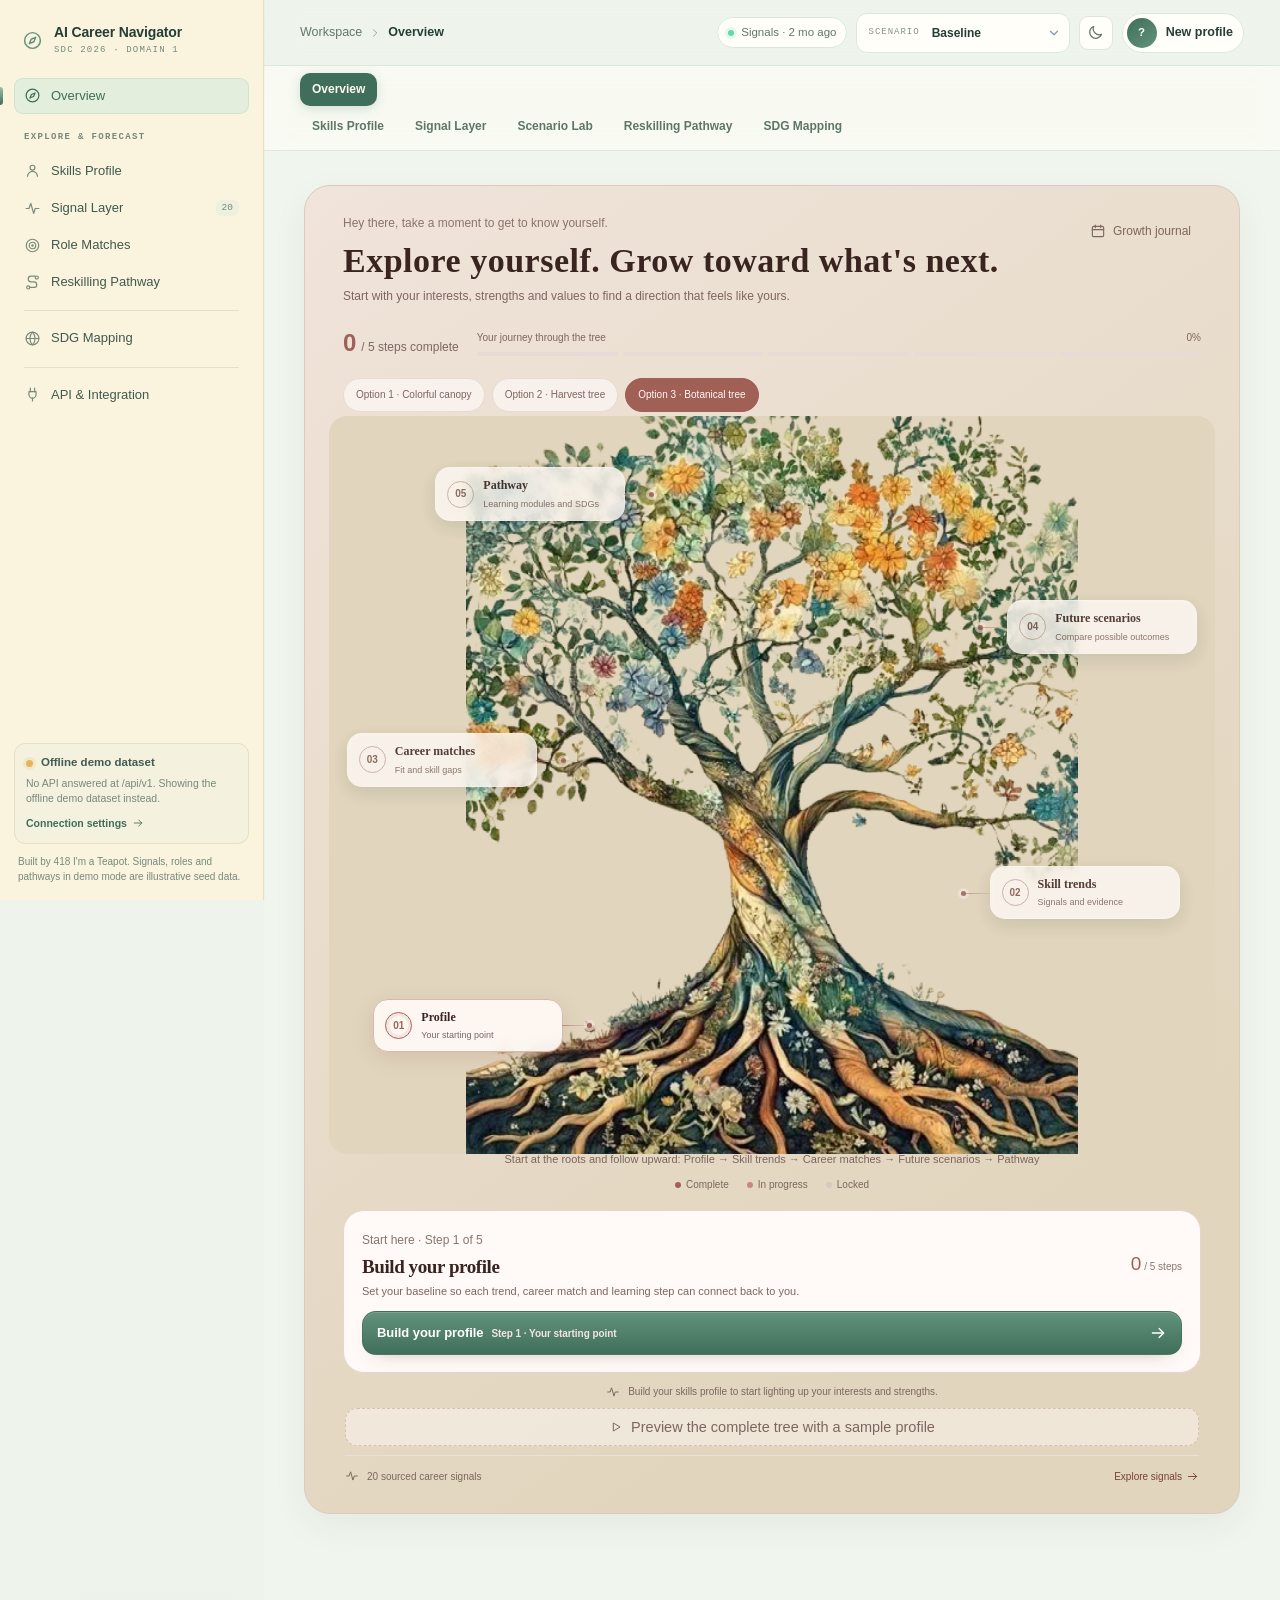
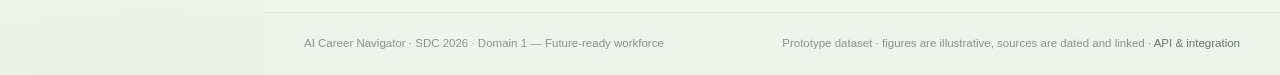
==== commit 5ff31fe9: "frontend_bak frontend_bak changes" ====
--- a/src/frontend_bak/index.html
+++ b/src/frontend_bak/index.html
@@ -24,6 +24,7 @@
     <aside class="sidebar" id="sidebar" aria-label="Main navigation"></aside>
     <div class="app-main">
       <header class="topbar" id="topbar"></header>
+      <nav class="journey-tabs" id="journey-tabs" aria-label="Career journey"></nav>
       <main class="view" id="view" tabindex="-1">
         <div class="loading-panel"><span class="spinner" aria-hidden="true"></span><span>Starting workspace…</span>
         </div>
--- a/src/frontend_bak/css/tokens.css
+++ b/src/frontend_bak/css/tokens.css
@@ -1,51 +1,51 @@
 /* Design tokens ---------------------------------------------------- */
 
 :root {
-  --bg: #f6f1ee;
-  --bg-tint: #efe7e2;
-  --surface: #fffdfc;
-  --surface-2: #faf7f5;
-  --surface-3: #f2eae6;
-  --ink: #241715;
-  --ink-2: #3c2a26;
-  --muted: #6d5954;
-  --faint: #99847d;
-  --line: #e8ddd7;
-  --line-soft: #f2e9e4;
-  --line-strong: #d7c6bf;
+  --bg: #eef4ec;
+  --bg-tint: #e5efe6;
+  --surface: #fffef9;
+  --surface-2: #f7f8ef;
+  --surface-3: #eaf0e6;
+  --ink: #243e36;
+  --ink-2: #405b50;
+  --muted: #62776b;
+  --faint: #84948a;
+  --line: #dce7dc;
+  --line-soft: #edf1e8;
+  --line-strong: #c7d7c8;
 
-  --brand: #a06056;
-  --brand-600: #7a3f37;
-  --brand-400: #c9877c;
-  --brand-soft: #f4e5e1;
-  --brand-ink: #46221d;
+  --brand: #63927c;
+  --brand-600: #3f6e5a;
+  --brand-400: #9bc2a6;
+  --brand-soft: #e2efe1;
+  --brand-ink: #284b3c;
 
-  --accent: #8a5a32;
-  --accent-soft: #f6eadb;
-  --violet: #7d5a67;
-  --violet-soft: #f1e5e8;
-  --success: #4f7a5a;
-  --success-soft: #e8f0e7;
+  --accent: #c5a142;
+  --accent-soft: #f6f0d8;
+  --violet: #8292a7;
+  --violet-soft: #e8edf3;
+  --success: #588568;
+  --success-soft: #e4f0e4;
   --danger: #b0443f;
   --danger-soft: #f8e5e2;
-  --warning: #9a6428;
-  --warning-soft: #f8ecd9;
+  --warning: #a8843b;
+  --warning-soft: #f8f0d7;
   --info: #4c6b83;
   --info-soft: #e7eef3;
-  --gold: #8a5e29;
-  --gold-soft: #f7ecd9;
+  --gold: #b99638;
+  --gold-soft: #f6efcf;
 
-  --sidebar: #ffffff;
-  --sidebar-2: #ffffff;
-  --sidebar-surface: #ffffff;
-  --sidebar-surface-2: #faf7f5;
-  --sidebar-surface-3: #f2eae6;
-  --sidebar-line: #e8ddd7;
-  --sidebar-hover: #f2eae6;
-  --sidebar-active: #f4e5e1;
-  --sidebar-active-ink: #7a3f37;
-  --sidebar-ink: #3c2a26;
-  --sidebar-muted: #6d5954;
+  --sidebar: #faf4df;
+  --sidebar-2: #fffdf2;
+  --sidebar-surface: #fffdf2;
+  --sidebar-surface-2: #f5f1df;
+  --sidebar-surface-3: #edf0df;
+  --sidebar-line: #e7dfc2;
+  --sidebar-hover: #f0f0df;
+  --sidebar-active: #e4eedc;
+  --sidebar-active-ink: #3f6e5a;
+  --sidebar-ink: #40594d;
+  --sidebar-muted: #76897b;
 
   --radius-xl: 22px;
   --radius-lg: 18px;
--- a/src/frontend_bak/css/layout.css
+++ b/src/frontend_bak/css/layout.css
@@ -606,4 +606,27 @@
     box-shadow: none;
     border-color: #d5d5d5;
   }
-}+}
+
+/* Watercolor journey navigation and page artwork */
+.app-main { margin-left: var(--sidebar-width); background-color: var(--bg); }
+.sidebar { transform: none; transition: transform .24s cubic-bezier(.3,.7,.3,1); }
+.sidebar.is-open { transform: none; box-shadow: 0 18px 55px rgba(37,68,51,.22); }
+.menu-btn { display: none; }
+.nav__divider { height:1px; margin:9px 10px 8px; background:var(--sidebar-line); }
+.sidebar-scrim { position: fixed; inset: 0; z-index: 55; background: rgba(25,48,38,.36); backdrop-filter: blur(2px); }
+.journey-tabs { position: sticky; top: 66px; z-index: 35; display: grid; gap: 4px; padding: 7px clamp(16px,3.4vw,36px) 8px; border-bottom: 1px solid rgba(76,111,85,.14); background: rgba(250,252,244,.82); backdrop-filter: blur(13px) saturate(130%); }
+.journey-tabs__overview,.journey-tabs__links { display:flex; align-items:center; gap:7px; min-width:0; }
+.journey-tabs__links { overflow-x:auto; scrollbar-width:none; }
+.journey-tabs__links::-webkit-scrollbar { display:none; }
+.journey-tab { display:inline-flex; align-items:center; min-height:31px; padding:6px 11px; border:1px solid transparent; border-radius:10px; color:#5d7668; font-size:12px; font-weight:600; text-decoration:none; white-space:nowrap; transition:background .16s ease,color .16s ease,box-shadow .16s ease; }
+.journey-tab:hover { background:rgba(223,238,220,.7); color:#345b48; text-decoration:none; }
+.journey-tab.is-active { background:#3f6e5a; color:#fffdf2; box-shadow:0 3px 12px rgba(49,91,68,.18); }
+.journey-tabs__overview .journey-tab { font-weight:750; }
+.view { border-radius:0; background-color:rgba(248,251,244,.16); background-position:center; background-size:cover; background-attachment:fixed; }
+html[data-view="intake"] .app-main,html[data-view="matches"] .app-main { background-image:linear-gradient(rgba(250,252,243,.28),rgba(250,252,243,.34)),url("../assets/background-profile.jpg"); background-position:center 40%; background-size:cover; background-attachment:fixed; }
+html[data-view="signals"] .app-main { background-image:linear-gradient(rgba(250,252,243,.26),rgba(250,252,243,.32)),url("../assets/background-signals.jpg"); background-position:center; background-size:cover; background-attachment:fixed; }
+html[data-view="scenarios"] .app-main { background-image:linear-gradient(rgba(250,252,243,.26),rgba(250,252,243,.32)),url("../assets/background-scenario.jpg"); background-position:center; background-size:cover; background-attachment:fixed; }
+html[data-view="pathway"] .app-main { background-image:linear-gradient(rgba(250,252,243,.26),rgba(250,252,243,.32)),url("../assets/background-pathway.jpg"); background-position:center; background-size:cover; background-attachment:fixed; }
+@media (max-width: 1024px) { .app-main { margin-left:0; } .sidebar { transform:translateX(-100%); } .sidebar.is-open { transform:translateX(0); } .menu-btn { display:inline-flex; } }
+@media (max-width: 720px) { .journey-tabs { top:60px; padding-left:12px; padding-right:12px; } .journey-tab { min-height:30px; padding:5px 9px; font-size:11px; } }
--- a/src/frontend_bak/css/views-core.css
+++ b/src/frontend_bak/css/views-core.css
@@ -1560,3 +1560,26 @@
     display: none;
   }
 }
+
+
+/* Source-derived trend snapshot: clear direction arrows, counts and bars. */
+.trend-summary { margin:0 0 16px; padding:16px 18px; border:1px solid rgba(77,111,82,.16); border-radius:18px; background:rgba(255,254,247,.88); box-shadow:0 6px 20px rgba(46,76,54,.07); backdrop-filter:blur(8px); }
+.trend-summary__head { display:flex; align-items:flex-end; justify-content:space-between; gap:12px; margin-bottom:12px; }
+.trend-summary__head .eyebrow { margin:0 0 3px; color:#779071; }
+.trend-summary__head h2 { margin:0; color:#315443; font-size:18px; letter-spacing:-.025em; }
+.trend-summary__head > span { color:#77887b; font-size:11px; }
+.trend-summary__grid { display:grid; grid-template-columns:repeat(3,minmax(0,1fr)); gap:10px; }
+.trend-summary__item { min-width:0; padding:12px; border:1px solid rgba(91,121,90,.13); border-radius:13px; background:rgba(248,250,239,.88); }
+.trend-summary__top { display:flex; align-items:center; gap:8px; }
+.trend-summary__arrow { display:grid; place-items:center; width:31px; height:31px; border-radius:10px; background:#e5f2e4; color:#397858; font-size:23px; font-weight:800; line-height:1; }
+.trend-summary__item--down .trend-summary__arrow { background:#f7e8dd; color:#ad654d; }
+.trend-summary__item--steady .trend-summary__arrow { background:#edf0df; color:#8b7834; }
+.trend-summary__top strong { color:#405b4d; font-size:13px; }
+.trend-summary__top b { margin-left:auto; color:#304e40; font-size:22px; font-variant-numeric:tabular-nums; }
+.trend-summary__bar { height:6px; margin:10px 0 7px; overflow:hidden; border-radius:99px; background:#e4ebdf; }
+.trend-summary__bar i { display:block; height:100%; border-radius:99px; background:linear-gradient(90deg,#9dc49d,#4c8b68); }
+.trend-summary__item--down .trend-summary__bar i { background:linear-gradient(90deg,#e6bd91,#bd755a); }
+.trend-summary__item--steady .trend-summary__bar i { background:linear-gradient(90deg,#e2d68a,#b49b48); }
+.trend-summary__item p { margin:0; color:#74857a; font-size:10px; }
+.trend-summary__foot { margin:10px 0 0; color:#839086; font-size:10px; line-height:1.45; }
+@media(max-width:720px) { .trend-summary__grid { grid-template-columns:1fr; } .trend-summary__item { padding:10px 12px; } }
--- a/src/frontend_bak/css/views-plan.css
+++ b/src/frontend_bak/css/views-plan.css
@@ -1143,3 +1143,41 @@
     gap: 14px;
   }
 }
+
+
+/* Watercolor SDG map: 3:2 map-to-detail layout, warm light reflects the existing score. */
+.sdg-map-layout { display:grid; grid-template-columns:minmax(0,3fr) minmax(280px,2fr); gap:18px; align-items:stretch; }
+.sdg-map-wrap,.sdg-detail-panel { min-width:0; }
+.sdg-map-board { position:relative; min-height:620px; height:min(68vw,720px); overflow:hidden; border:1px solid rgba(68,108,77,.28); border-radius:20px; background-image:linear-gradient(rgba(21,48,35,.16),rgba(19,50,40,.19)),var(--sdg-map); background-size:cover; background-position:center 48%; box-shadow:0 14px 38px rgba(37,75,49,.15); }
+.sdg-marker { position:absolute; left:var(--x); top:var(--y); z-index:1; display:block; width:132px; height:148px; padding:0; border:0; background:transparent; color:#fffdf1; cursor:pointer; transform:translate(-50%,-50%); transition:transform .18s ease,filter .18s ease; filter:drop-shadow(0 0 calc(3px + var(--strength)*16px) rgba(255,216,74,calc(.18 + var(--strength)*.78))); }
+.sdg-marker:hover,.sdg-marker:focus-visible,.sdg-marker.is-selected { z-index:2; transform:translate(-50%,-54%) scale(1.06); outline:none; }
+.sdg-marker:focus-visible .sdg-marker__art { filter:drop-shadow(0 0 10px rgba(255,240,154,.95)); }
+.sdg-marker__art { position:absolute; left:50%; top:0; width:122px; height:122px; transform:translateX(-50%); background:var(--pin-image) center/contain no-repeat; opacity:var(--pin-opacity); filter:brightness(calc(.72 + var(--strength)*.62)) drop-shadow(0 0 calc(3px + var(--strength)*14px) rgba(255,226,103,calc(.16 + var(--strength)*.78))); transition:filter .18s ease,opacity .18s ease; }
+.sdg-marker__name { position:absolute; top:80%; left:50%; width:132px; color:#fffdf0; font-size:10px; line-height:1.15; font-weight:750; text-align:center; text-shadow:0 1px 4px rgba(10,30,21,.95),0 0 8px rgba(10,30,21,.85); transform:translateX(-50%); }
+.sdg-map-caption { position:absolute; left:50%; bottom:12px; padding:7px 11px; border:1px solid rgba(255,255,240,.5); border-radius:999px; background:rgba(31,68,51,.58); color:#fffdf0; font-size:10px; font-weight:700; white-space:nowrap; transform:translateX(-50%); backdrop-filter:blur(7px); }
+.sdg-detail-panel .side-card { min-height:100%; padding:20px; border:1px solid rgba(78,112,80,.18); border-radius:18px; background:rgba(255,254,247,.93); box-shadow:0 10px 28px rgba(40,70,47,.1); }
+.sdg-detail-panel .sdg-detail__banner { border-radius:13px; background:linear-gradient(135deg,rgba(255,251,230,.94),rgba(233,242,224,.84)); }
+.sdg-detail-panel .sdg-detail__num { display:none; }
+.sdg-detail-panel .sdg-detail__title { font-size:20px; line-height:1.2; }
+.sdg-detail-panel .sdg-detail__focus { font-size:12px; line-height:1.5; }
+.sdg-detail-panel .sdg-list-item { background:rgba(239,245,233,.76); border-radius:9px; margin:4px 0; }
+@media(max-width:900px) { .sdg-map-layout { grid-template-columns:minmax(0,1fr); } .sdg-map-board { height:640px; } .sdg-detail-panel .side-card { min-height:0; } }
+@media(max-width:600px) { .sdg-map-board { min-height:560px; height:560px; } .sdg-marker { width:100px; height:120px; } .sdg-marker__art { width:96px; height:96px; } .sdg-marker__name { top:79%; width:102px; font-size:8px; } }
+
+
+/* Scenario lab: larger, easier-to-scan scenario names and signal keywords. */
+.scenario-card { background:rgba(255,254,248,.91); border-color:rgba(85,120,87,.2); backdrop-filter:blur(8px); }
+.scenario-card__name { font-size:clamp(20px,2.1vw,27px); line-height:1.12; letter-spacing:-.035em; }
+.scenario-card__horizon { color:#74877a; font-size:11px; }
+.scenario-card__summary { color:#52695d; font-size:13px; line-height:1.55; }
+.scenario-keywords { display:flex; flex-wrap:wrap; gap:7px; margin:-2px 0 12px; }
+.scenario-keyword { display:inline-flex; align-items:center; gap:5px; min-height:28px; padding:5px 10px; border:1px solid rgba(80,111,82,.22); border-radius:999px; background:rgba(255,255,246,.92); color:#355744; font-size:12px; line-height:1.15; font-weight:750; }
+.scenario-keyword--up { border-color:rgba(71,133,93,.35); background:rgba(230,245,222,.94); color:#2f7448; }
+.scenario-keyword--down { border-color:rgba(177,126,64,.32); background:rgba(251,240,213,.94); color:#8a602a; }
+.scenario-card__metrics { gap:8px; }
+.scenario-metric { padding:10px 11px; border-radius:12px; background:rgba(242,247,235,.82); }
+.scenario-metric span { font-size:10px; }
+.scenario-metric strong { font-size:18px; }
+.driver { padding:9px 10px; border-radius:11px; background:rgba(244,248,237,.85); font-size:11.5px; line-height:1.48; }
+.scenario-card .btn--block { margin-top:5px; }
+@media(max-width:720px) { .scenario-card__name { font-size:21px; } .scenario-card__summary { font-size:12px; } }
